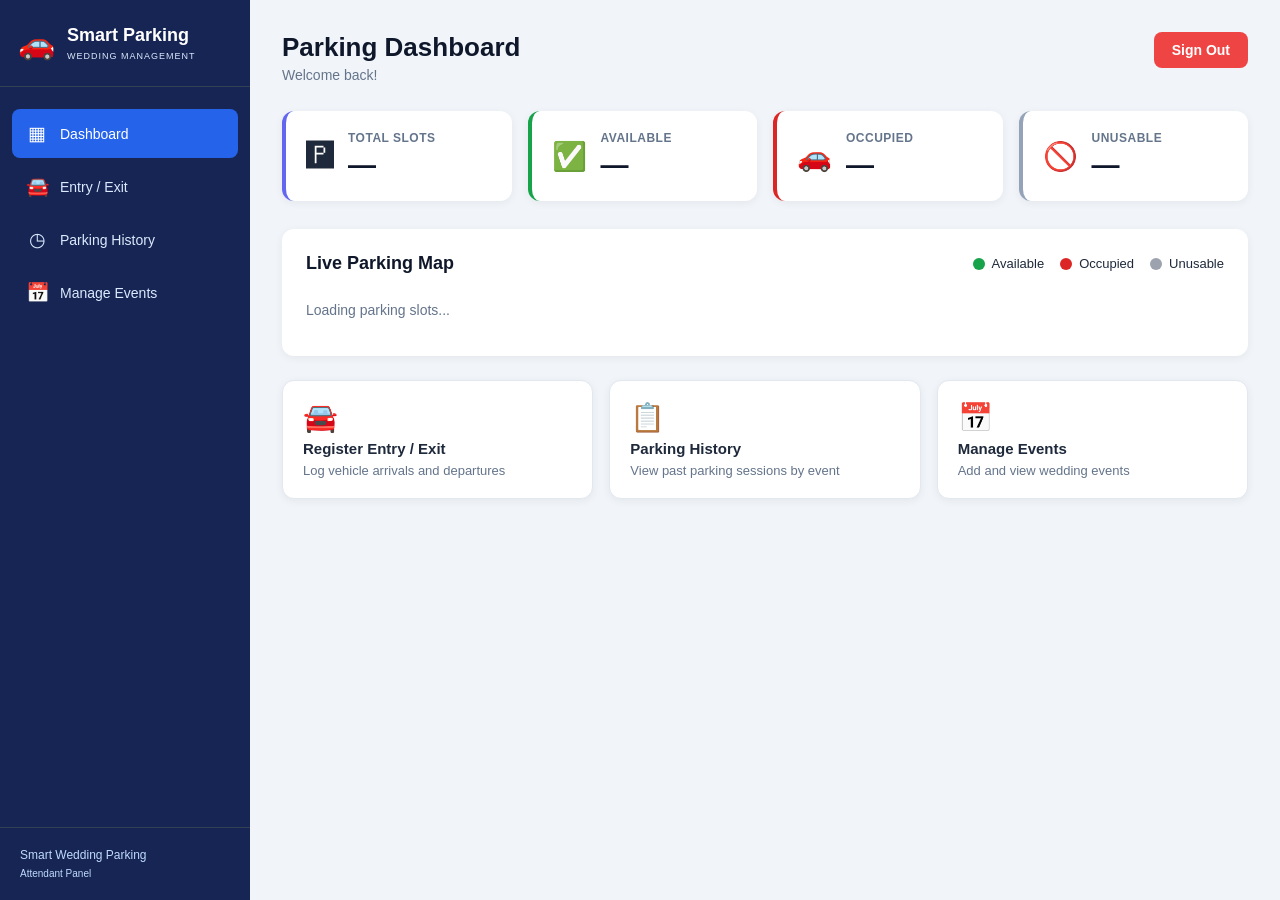
==== frontend/dashboard.html @ 1cf5dfd6 "feat: separate pages — dashboard, entry-exit, history, events with auth guards and updated sidebar" ====
<!DOCTYPE html>
<html lang="en">
<head>
    <meta charset="UTF-8">
    <meta name="viewport" content="width=device-width, initial-scale=1.0">
    <title>Dashboard | Smart Wedding Parking</title>
    <link rel="stylesheet" href="style.css">
</head>
<body>

    <div id="sidebar-container"></div>

    <main class="dashboard-content">

        <div class="page-header">
            <div>
                <h1>Parking Dashboard</h1>
                <p id="welcome-msg" class="welcome-msg">Welcome back!</p>
            </div>
            <button id="logout-button" class="logout-btn">Sign Out</button>
        </div>

        <!-- Stats cards -->
        <div class="stats-row">
            <div class="stat-card stat-total">
                <span class="stat-icon">🅿</span>
                <div>
                    <p class="stat-label">Total Slots</p>
                    <p class="stat-value" id="total-count">—</p>
                </div>
            </div>
            <div class="stat-card stat-available">
                <span class="stat-icon">✅</span>
                <div>
                    <p class="stat-label">Available</p>
                    <p class="stat-value" id="available-count">—</p>
                </div>
            </div>
            <div class="stat-card stat-occupied">
                <span class="stat-icon">🚗</span>
                <div>
                    <p class="stat-label">Occupied</p>
                    <p class="stat-value" id="occupied-count">—</p>
                </div>
            </div>
            <div class="stat-card stat-unavailable">
                <span class="stat-icon">🚫</span>
                <div>
                    <p class="stat-label">Unusable</p>
                    <p class="stat-value" id="unavailable-count">—</p>
                </div>
            </div>
        </div>

        <!-- Parking Grid -->
        <section class="section-card">
            <div class="section-card-header">
                <h2>Live Parking Map</h2>
                <div class="legend">
                    <span><i class="dot available"></i> Available</span>
                    <span><i class="dot occupied"></i> Occupied</span>
                    <span><i class="dot unavailable"></i> Unusable</span>
                </div>
            </div>
            <div id="parking-grid" class="parking-grid"></div>
            <p id="grid-status" class="loading-msg">Loading parking slots...</p>
        </section>

        <!-- Quick links -->
        <div class="quick-links">
            <a href="entry-exit.html" class="quick-card">
                <span>🚘</span>
                <strong>Register Entry / Exit</strong>
                <p>Log vehicle arrivals and departures</p>
            </a>
            <a href="history.html" class="quick-card">
                <span>📋</span>
                <strong>Parking History</strong>
                <p>View past parking sessions by event</p>
            </a>
            <a href="events.html" class="quick-card">
                <span>📅</span>
                <strong>Manage Events</strong>
                <p>Add and view wedding events</p>
            </a>
        </div>

    </main>

    <script type="module">
        import { supabase } from './app.js';

        // Auth guard
        const { data: { session } } = await supabase.auth.getSession();
        if (!session) { window.location.href = 'index.html'; }

        // Welcome message
        const { data: profile } = await supabase
            .from('profiles')
            .select('full_name, role')
            .eq('id', session.user.id)
            .single();

        if (profile) {
            document.getElementById('welcome-msg').textContent =
                `Welcome, ${profile.full_name} (${profile.role})`;
        }

        // Logout
        document.getElementById('logout-button').addEventListener('click', async () => {
            await supabase.auth.signOut();
            window.location.href = 'index.html';
        });

        // Fetch and render parking grid
        async function refreshParkingGrid() {
            const grid = document.getElementById('parking-grid');
            const gridStatus = document.getElementById('grid-status');

            try {
                const { data: slots, error: slotsError } = await supabase
                    .from('parking_slots')
                    .select('slot_id, slot_number, status')
                    .order('slot_number');

                if (slotsError) throw slotsError;

                const { data: sessions, error: sessionsError } = await supabase
                    .from('parking_sessions')
                    .select('slot_id, vehicles(registration_number)')
                    .is('exit_time', null);

                if (sessionsError) throw sessionsError;

                const vehicleBySlot = new Map();
                sessions.forEach(s => {
                    vehicleBySlot.set(s.slot_id, s.vehicles?.registration_number || 'Unknown');
                });

                const occupiedSlots = new Set(sessions.map(s => s.slot_id));
                const unavailableSlots = slots.filter(s => s.status === 'unavailable');
                const availableCount = slots.filter(s => s.status !== 'unavailable' && !occupiedSlots.has(s.slot_id)).length;

                document.getElementById('total-count').textContent = slots.length;
                document.getElementById('available-count').textContent = availableCount;
                document.getElementById('occupied-count').textContent = occupiedSlots.size;
                document.getElementById('unavailable-count').textContent = unavailableSlots.length;

                grid.replaceChildren();
                gridStatus.textContent = '';

                slots.forEach(slot => {
                    const occupied = occupiedSlots.has(slot.slot_id);
                    const state = slot.status === 'unavailable' ? 'unavailable'
                        : occupied ? 'occupied' : 'available';

                    const tile = document.createElement('div');
                    tile.className = `parking-slot ${state}`;
                    tile.title = occupied
                        ? `P${slot.slot_number} — ${vehicleBySlot.get(slot.slot_id)}`
                        : `P${slot.slot_number} — ${state}`;

                    tile.innerHTML = `
                        <div class="slot-number">P${slot.slot_number}</div>
                        <div class="slot-registration">${occupied ? vehicleBySlot.get(slot.slot_id) : 'No vehicle'}</div>
                        <div class="slot-status">${state.charAt(0).toUpperCase() + state.slice(1)}</div>
                    `;
                    grid.appendChild(tile);
                });

            } catch (err) {
                gridStatus.textContent = 'Could not load parking grid: ' + err.message;
            }
        }

        await refreshParkingGrid();
    </script>

    <script src="sidebar.js"></script>
</body>
</html>
---- frontend/style.css ----
/* ===========================
   BASE
=========================== */
*, *::before, *::after { box-sizing: border-box; }

body {
    font-family: Arial, sans-serif;
    margin: 0;
    background: #f1f5f9;
    color: #1e293b;
}

/* ===========================
   LOGIN PAGE
=========================== */
.login-page {
    background: linear-gradient(135deg, #172554 0%, #1d4ed8 100%);
    min-height: 100vh;
    display: flex;
    align-items: center;
    justify-content: center;
}

.login-wrapper {
    width: 100%;
    max-width: 420px;
    padding: 20px;
}

.login-card {
    background: #fff;
    border-radius: 16px;
    padding: 40px;
    box-shadow: 0 20px 60px rgba(0,0,0,0.25);
}

.login-header {
    text-align: center;
    margin-bottom: 28px;
}

.login-icon {
    font-size: 48px;
}

.login-header h1 {
    margin: 10px 0 4px;
    font-size: 22px;
    color: #172554;
}

.login-header p {
    color: #64748b;
    font-size: 13px;
    margin: 0;
}

.login-card h2 {
    font-size: 18px;
    margin: 0 0 20px;
    color: #1e293b;
}

.status-msg {
    margin: 16px 0 0;
    font-size: 13px;
    color: #64748b;
    text-align: center;
}

/* ===========================
   SIDEBAR
=========================== */
:root {
    --sidebar-width: 250px;
    --sidebar-bg:    #172554;
    --sidebar-text:  #dbeafe;
    --sidebar-active:#2563eb;
}

.sidebar {
    position: fixed;
    top: 0; left: 0;
    width: var(--sidebar-width);
    height: 100vh;
    background: var(--sidebar-bg);
    color: white;
    display: flex;
    flex-direction: column;
    z-index: 1000;
}

.sidebar-brand {
    display: flex;
    align-items: center;
    gap: 12px;
    padding: 25px 18px;
    border-bottom: 1px solid #334155;
}

.brand-icon { font-size: 30px; }

.sidebar-brand h2 {
    margin: 0;
    font-size: 18px;
    color: white;
}

.sidebar-brand p {
    margin: 5px 0 0;
    font-size: 9px;
    letter-spacing: 1px;
    color: var(--sidebar-text);
}

.sidebar-nav {
    display: flex;
    flex-direction: column;
    gap: 4px;
    padding: 22px 12px;
}

.sidebar-nav a {
    display: flex;
    align-items: center;
    gap: 12px;
    padding: 13px 14px;
    border-radius: 8px;
    color: var(--sidebar-text);
    text-decoration: none;
    font-size: 14px;
    transition: background 0.2s;
}

.sidebar-nav a span {
    width: 22px;
    text-align: center;
    font-size: 19px;
}

.sidebar-nav a:hover  { background: #263b70; color: white; }
.sidebar-nav a.active { background: var(--sidebar-active); color: white; }

.sidebar-footer {
    margin-top: auto;
    padding: 20px;
    border-top: 1px solid #334155;
    font-size: 12px;
    color: #bfdbfe;
}

.sidebar-footer p { margin: 0 0 4px; }

/* ===========================
   MAIN CONTENT
=========================== */
.dashboard-content {
    margin-left: var(--sidebar-width);
    padding: 32px;
    min-height: 100vh;
}

/* ===========================
   PAGE HEADER
=========================== */
.page-header {
    display: flex;
    justify-content: space-between;
    align-items: flex-start;
    margin-bottom: 28px;
}

.page-header h1 {
    margin: 0 0 4px;
    font-size: 26px;
    color: #0f172a;
}

.welcome-msg {
    margin: 0;
    color: #64748b;
    font-size: 14px;
}

.logout-btn {
    padding: 10px 18px;
    background: #ef4444;
    color: white;
    border: none;
    border-radius: 8px;
    cursor: pointer;
    font-size: 14px;
    font-weight: 600;
    transition: background 0.2s;
}
.logout-btn:hover { background: #dc2626; }

/* ===========================
   STAT CARDS
=========================== */
.stats-row {
    display: grid;
    grid-template-columns: repeat(4, 1fr);
    gap: 16px;
    margin-bottom: 28px;
}

.stat-card {
    background: #fff;
    border-radius: 12px;
    padding: 20px;
    display: flex;
    align-items: center;
    gap: 14px;
    box-shadow: 0 2px 8px rgba(0,0,0,0.06);
    border-left: 4px solid transparent;
}

.stat-total       { border-color: #6366f1; }
.stat-available   { border-color: #16a34a; }
.stat-occupied    { border-color: #dc2626; }
.stat-unavailable { border-color: #94a3b8; }

.stat-icon { font-size: 28px; }

.stat-label {
    margin: 0 0 4px;
    font-size: 12px;
    color: #64748b;
    font-weight: 600;
    text-transform: uppercase;
    letter-spacing: 0.5px;
}

.stat-value {
    margin: 0;
    font-size: 28px;
    font-weight: 700;
    color: #0f172a;
}

/* ===========================
   SECTION CARDS
=========================== */
.section-card {
    background: #fff;
    border-radius: 12px;
    padding: 24px;
    box-shadow: 0 2px 8px rgba(0,0,0,0.06);
    margin-bottom: 24px;
}

.section-card-header {
    display: flex;
    justify-content: space-between;
    align-items: center;
    flex-wrap: wrap;
    gap: 12px;
    margin-bottom: 20px;
}

.section-card-header h2 {
    margin: 0;
    font-size: 18px;
    color: #0f172a;
}

.section-desc {
    margin: -12px 0 18px;
    color: #64748b;
    font-size: 14px;
}

/* ===========================
   FORMS
=========================== */
label {
    display: block;
    font-size: 13px;
    font-weight: 600;
    color: #374151;
    margin-bottom: 6px;
    margin-top: 16px;
}

input[type="text"],
input[type="email"],
input[type="password"],
input[type="tel"],
input[type="date"],
select {
    width: 100%;
    padding: 10px 12px;
    border: 1px solid #cbd5e1;
    border-radius: 8px;
    font-size: 14px;
    color: #1e293b;
    background: #f8fafc;
    transition: border-color 0.2s;
}

input:focus, select:focus {
    outline: none;
    border-color: #2563eb;
    background: #fff;
}

.btn-primary {
    margin-top: 20px;
    width: 100%;
    padding: 12px;
    background: #2563eb;
    color: white;
    border: none;
    border-radius: 8px;
    font-size: 15px;
    font-weight: 600;
    cursor: pointer;
    transition: background 0.2s;
}
.btn-primary:hover    { background: #1d4ed8; }
.btn-primary:disabled { background: #93c5fd; cursor: not-allowed; }

.btn-danger {
    margin-top: 20px;
    width: 100%;
    padding: 12px;
    background: #dc2626;
    color: white;
    border: none;
    border-radius: 8px;
    font-size: 15px;
    font-weight: 600;
    cursor: pointer;
    transition: background 0.2s;
}
.btn-danger:hover    { background: #b91c1c; }
.btn-danger:disabled { background: #fca5a5; cursor: not-allowed; }

.form-status {
    margin: 12px 0 0;
    font-size: 13px;
    min-height: 18px;
}

/* ===========================
   LEGEND
=========================== */
.legend {
    display: flex;
    flex-wrap: wrap;
    gap: 16px;
}

.legend span {
    display: flex;
    align-items: center;
    gap: 7px;
    font-size: 13px;
}

.dot {
    display: inline-block;
    width: 12px;
    height: 12px;
    border-radius: 50%;
}

/* ===========================
   PARKING GRID
=========================== */
.parking-grid {
    display: grid;
    grid-template-columns: repeat(5, minmax(80px, 1fr));
    gap: 12px;
    margin-top: 8px;
}

.parking-slot {
    display: flex;
    flex-direction: column;
    align-items: center;
    justify-content: center;
    gap: 5px;
    padding: 14px 8px;
    border-radius: 10px;
    border: 1px solid #e2e8f0;
    text-align: center;
    min-width: 0;
    overflow-wrap: anywhere;
}

.available   { background: #dcfce7; color: #166534; border-color: #86efac; }
.occupied    { background: #fee2e2; color: #991b1b; border-color: #fca5a5; }
.unavailable { background: #e5e7eb; color: #4b5563; border-color: #d1d5db; }

.dot.available   { background: #16a34a; }
.dot.occupied    { background: #dc2626; }
.dot.unavailable { background: #9ca3af; }

.slot-number       { font-size: 1rem;  font-weight: 700; }
.slot-registration { font-size: 0.75rem; font-weight: 600; }
.slot-status       { font-size: 0.7rem; text-transform: capitalize; }

.loading-msg { color: #64748b; font-size: 14px; margin-top: 8px; }

/* ===========================
   QUICK LINKS
=========================== */
.quick-links {
    display: grid;
    grid-template-columns: repeat(3, 1fr);
    gap: 16px;
}

.quick-card {
    display: flex;
    flex-direction: column;
    align-items: flex-start;
    gap: 6px;
    background: #fff;
    border-radius: 12px;
    padding: 20px;
    text-decoration: none;
    color: #1e293b;
    box-shadow: 0 2px 8px rgba(0,0,0,0.06);
    border: 1px solid #e2e8f0;
    transition: box-shadow 0.2s, transform 0.2s;
}

.quick-card:hover {
    box-shadow: 0 8px 24px rgba(0,0,0,0.12);
    transform: translateY(-2px);
}

.quick-card span  { font-size: 28px; }
.quick-card strong { font-size: 15px; }
.quick-card p { margin: 0; font-size: 13px; color: #64748b; }

/* ===========================
   TWO COL GRID
=========================== */
.two-col-grid {
    display: grid;
    grid-template-columns: 1fr 1fr;
    gap: 24px;
}

/* ===========================
   HISTORY TABLE
=========================== */
.history-controls {
    display: flex;
    align-items: flex-end;
    gap: 12px;
    flex-wrap: wrap;
    margin-bottom: 16px;
}

.history-filter { flex: 1; min-width: 200px; }
.history-filter label { margin-top: 0; }

.history-controls .btn-primary {
    margin-top: 0;
    width: auto;
    padding: 10px 20px;
}

.history-table-container {
    width: 100%;
    overflow-x: auto;
    border: 1px solid #e2e8f0;
    border-radius: 10px;
}

#history-table {
    width: 100%;
    border-collapse: collapse;
    font-size: 14px;
    min-width: 700px;
}

#history-table thead { background: #1e293b; color: white; }

#history-table th {
    padding: 14px 16px;
    font-weight: 600;
    white-space: nowrap;
    text-align: left;
}

#history-table td {
    padding: 13px 16px;
    border-bottom: 1px solid #e2e8f0;
    color: #334155;
    white-space: nowrap;
}

#history-table tbody tr:nth-child(even) { background: #f8fafc; }
#history-table tbody tr:hover { background: #eff6ff; }
#history-table tbody tr:last-child td { border-bottom: none; }

.empty-state { text-align: center; color: #94a3b8; font-style: italic; padding: 24px !important; }

/* ===========================
   BADGES
=========================== */
.badge {
    display: inline-block;
    padding: 4px 10px;
    border-radius: 20px;
    font-size: 12px;
    font-weight: 600;
}

.badge-parked   { background: #dcfce7; color: #166534; }
.badge-exited   { background: #f1f5f9; color: #475569; }
.badge-planned  { background: #dbeafe; color: #1d4ed8; }

/* ===========================
   EVENTS LIST
=========================== */
.events-list {
    display: flex;
    flex-direction: column;
    gap: 10px;
}

.event-item {
    display: flex;
    align-items: center;
    justify-content: space-between;
    padding: 14px 16px;
    background: #f8fafc;
    border: 1px solid #e2e8f0;
    border-radius: 10px;
}

.event-item-info {
    display: flex;
    flex-direction: column;
    gap: 3px;
}

.event-item-info strong { font-size: 15px; color: #0f172a; }
.event-item-info small  { font-size: 12px; color: #64748b; }

/* ===========================
   RESPONSIVE
=========================== */
@media (max-width: 900px) {
    .stats-row        { grid-template-columns: repeat(2, 1fr); }
    .quick-links      { grid-template-columns: repeat(2, 1fr); }
    .two-col-grid     { grid-template-columns: 1fr; }
}

@media (max-width: 768px) {
    :root { --sidebar-width: 200px; }

    .dashboard-content { padding: 18px; }

    .parking-grid {
        grid-template-columns: repeat(3, minmax(70px, 1fr));
    }

    .sidebar-nav a { padding: 11px 10px; font-size: 13px; }
}

@media (max-width: 560px) {
    .stats-row    { grid-template-columns: 1fr 1fr; }
    .quick-links  { grid-template-columns: 1fr; }
    .page-header  { flex-direction: column; gap: 12px; }
}
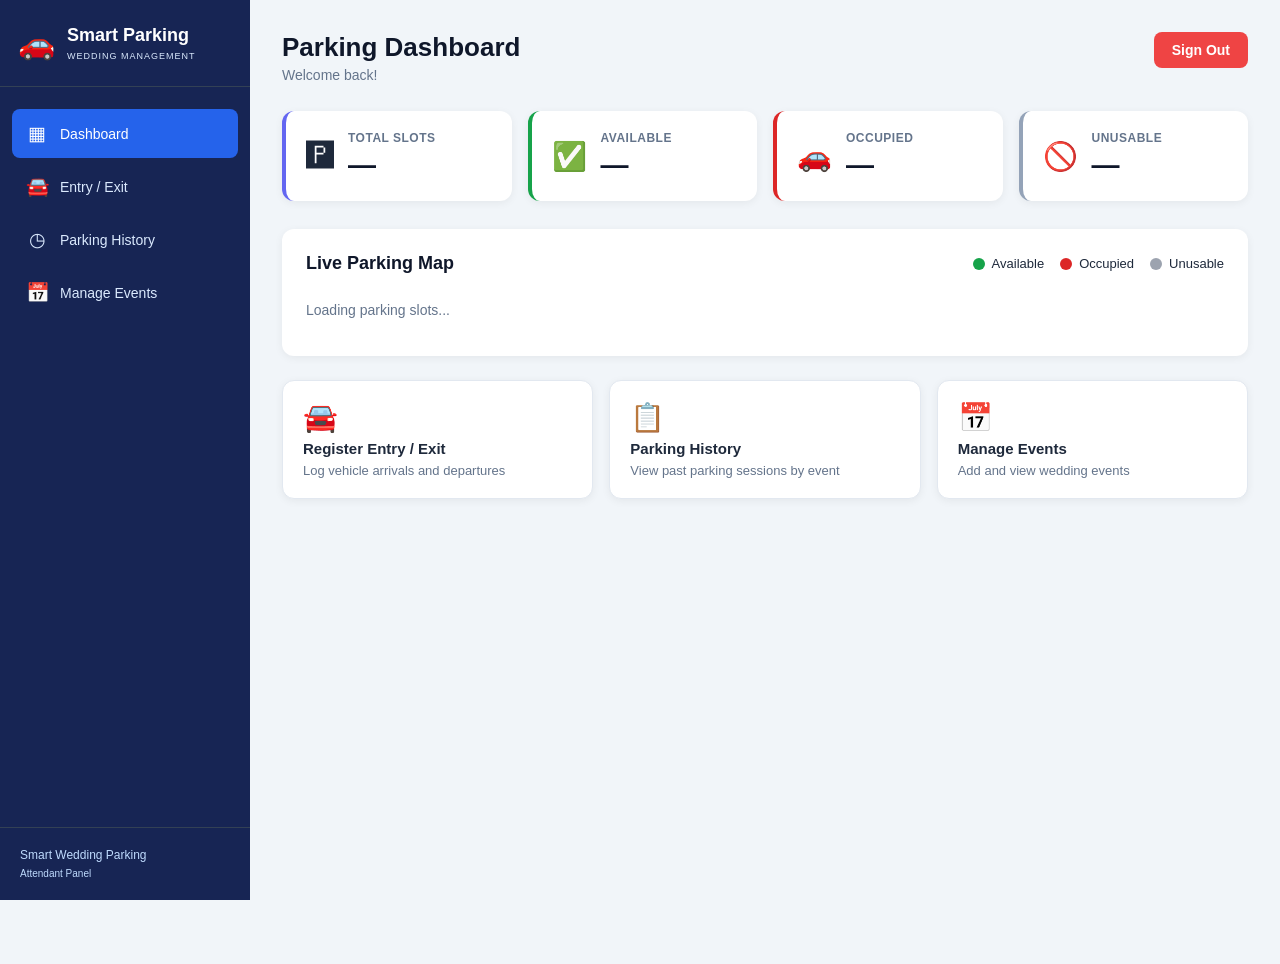
==== commit 7c42f22d: "updated all the ui" ====
--- a/frontend/dashboard.html
+++ b/frontend/dashboard.html
@@ -1,181 +1,154 @@
 <!DOCTYPE html>
 <html lang="en">
 <head>
-    <meta charset="UTF-8">
-    <meta name="viewport" content="width=device-width, initial-scale=1.0">
-    <title>Dashboard | Smart Wedding Parking</title>
-    <link rel="stylesheet" href="style.css">
+   <meta charset="UTF-8">
+   <meta name="viewport" content="width=device-width, initial-scale=1.0">
+   <title>Dashboard | Smart Wedding Parking</title>
+   <link rel="stylesheet" href="style.css">
 </head>
 <body>
-
-    <div id="sidebar-container"></div>
-
-    <main class="dashboard-content">
-
-        <div class="page-header">
-            <div>
-                <h1>Parking Dashboard</h1>
-                <p id="welcome-msg" class="welcome-msg">Welcome back!</p>
-            </div>
-            <button id="logout-button" class="logout-btn">Sign Out</button>
-        </div>
-
-        <!-- Stats cards -->
-        <div class="stats-row">
-            <div class="stat-card stat-total">
-                <span class="stat-icon">🅿</span>
-                <div>
-                    <p class="stat-label">Total Slots</p>
-                    <p class="stat-value" id="total-count">—</p>
-                </div>
-            </div>
-            <div class="stat-card stat-available">
-                <span class="stat-icon">✅</span>
-                <div>
-                    <p class="stat-label">Available</p>
-                    <p class="stat-value" id="available-count">—</p>
-                </div>
-            </div>
-            <div class="stat-card stat-occupied">
-                <span class="stat-icon">🚗</span>
-                <div>
-                    <p class="stat-label">Occupied</p>
-                    <p class="stat-value" id="occupied-count">—</p>
-                </div>
-            </div>
-            <div class="stat-card stat-unavailable">
-                <span class="stat-icon">🚫</span>
-                <div>
-                    <p class="stat-label">Unusable</p>
-                    <p class="stat-value" id="unavailable-count">—</p>
-                </div>
-            </div>
-        </div>
-
-        <!-- Parking Grid -->
-        <section class="section-card">
-            <div class="section-card-header">
-                <h2>Live Parking Map</h2>
-                <div class="legend">
-                    <span><i class="dot available"></i> Available</span>
-                    <span><i class="dot occupied"></i> Occupied</span>
-                    <span><i class="dot unavailable"></i> Unusable</span>
-                </div>
-            </div>
-            <div id="parking-grid" class="parking-grid"></div>
-            <p id="grid-status" class="loading-msg">Loading parking slots...</p>
-        </section>
-
-        <!-- Quick links -->
-        <div class="quick-links">
-            <a href="entry-exit.html" class="quick-card">
-                <span>🚘</span>
-                <strong>Register Entry / Exit</strong>
-                <p>Log vehicle arrivals and departures</p>
-            </a>
-            <a href="history.html" class="quick-card">
-                <span>📋</span>
-                <strong>Parking History</strong>
-                <p>View past parking sessions by event</p>
-            </a>
-            <a href="events.html" class="quick-card">
-                <span>📅</span>
-                <strong>Manage Events</strong>
-                <p>Add and view wedding events</p>
-            </a>
-        </div>
-
-    </main>
-
-    <script type="module">
-        import { supabase } from './app.js';
-
-        // Auth guard
-        const { data: { session } } = await supabase.auth.getSession();
-        if (!session) { window.location.href = 'index.html'; }
-
-        // Welcome message
-        const { data: profile } = await supabase
-            .from('profiles')
-            .select('full_name, role')
-            .eq('id', session.user.id)
-            .single();
-
-        if (profile) {
-            document.getElementById('welcome-msg').textContent =
-                `Welcome, ${profile.full_name} (${profile.role})`;
-        }
-
-        // Logout
-        document.getElementById('logout-button').addEventListener('click', async () => {
-            await supabase.auth.signOut();
-            window.location.href = 'index.html';
-        });
-
-        // Fetch and render parking grid
-        async function refreshParkingGrid() {
-            const grid = document.getElementById('parking-grid');
-            const gridStatus = document.getElementById('grid-status');
-
-            try {
-                const { data: slots, error: slotsError } = await supabase
-                    .from('parking_slots')
-                    .select('slot_id, slot_number, status')
-                    .order('slot_number');
-
-                if (slotsError) throw slotsError;
-
-                const { data: sessions, error: sessionsError } = await supabase
-                    .from('parking_sessions')
-                    .select('slot_id, vehicles(registration_number)')
-                    .is('exit_time', null);
-
-                if (sessionsError) throw sessionsError;
-
-                const vehicleBySlot = new Map();
-                sessions.forEach(s => {
-                    vehicleBySlot.set(s.slot_id, s.vehicles?.registration_number || 'Unknown');
-                });
-
-                const occupiedSlots = new Set(sessions.map(s => s.slot_id));
-                const unavailableSlots = slots.filter(s => s.status === 'unavailable');
-                const availableCount = slots.filter(s => s.status !== 'unavailable' && !occupiedSlots.has(s.slot_id)).length;
-
-                document.getElementById('total-count').textContent = slots.length;
-                document.getElementById('available-count').textContent = availableCount;
-                document.getElementById('occupied-count').textContent = occupiedSlots.size;
-                document.getElementById('unavailable-count').textContent = unavailableSlots.length;
-
-                grid.replaceChildren();
-                gridStatus.textContent = '';
-
-                slots.forEach(slot => {
-                    const occupied = occupiedSlots.has(slot.slot_id);
-                    const state = slot.status === 'unavailable' ? 'unavailable'
-                        : occupied ? 'occupied' : 'available';
-
-                    const tile = document.createElement('div');
-                    tile.className = `parking-slot ${state}`;
-                    tile.title = occupied
-                        ? `P${slot.slot_number} — ${vehicleBySlot.get(slot.slot_id)}`
-                        : `P${slot.slot_number} — ${state}`;
-
-                    tile.innerHTML = `
-                        <div class="slot-number">P${slot.slot_number}</div>
-                        <div class="slot-registration">${occupied ? vehicleBySlot.get(slot.slot_id) : 'No vehicle'}</div>
-                        <div class="slot-status">${state.charAt(0).toUpperCase() + state.slice(1)}</div>
-                    `;
-                    grid.appendChild(tile);
-                });
-
-            } catch (err) {
-                gridStatus.textContent = 'Could not load parking grid: ' + err.message;
-            }
-        }
-
-        await refreshParkingGrid();
-    </script>
-
-    <script src="sidebar.js"></script>
+   <div id="sidebar-container"></div>
+   <main class="dashboard-content">
+       <div class="page-header">
+           <div>
+               <h1>Parking Dashboard</h1>
+               <p id="welcome-msg" class="welcome-msg">Welcome back!</p>
+           </div>
+           <button id="logout-button" class="logout-btn">Sign Out</button>
+       </div>
+       <!-- Stats cards -->
+       <div class="stats-row">
+           <div class="stat-card stat-total">
+               <span class="stat-icon">🅿</span>
+               <div>
+                   <p class="stat-label">Total Slots</p>
+                   <p class="stat-value" id="total-count">—</p>
+               </div>
+           </div>
+           <div class="stat-card stat-available">
+               <span class="stat-icon">✅</span>
+               <div>
+                   <p class="stat-label">Available</p>
+                   <p class="stat-value" id="available-count">—</p>
+               </div>
+           </div>
+           <div class="stat-card stat-occupied">
+               <span class="stat-icon">🚗</span>
+               <div>
+                   <p class="stat-label">Occupied</p>
+                   <p class="stat-value" id="occupied-count">—</p>
+               </div>
+           </div>
+           <div class="stat-card stat-unavailable">
+               <span class="stat-icon">🚫</span>
+               <div>
+                   <p class="stat-label">Unusable</p>
+                   <p class="stat-value" id="unavailable-count">—</p>
+               </div>
+           </div>
+       </div>
+       <!-- Parking Grid -->
+       <section class="section-card">
+           <div class="section-card-header">
+               <h2>Live Parking Map</h2>
+               <div class="legend">
+                   <span><i class="dot available"></i> Available</span>
+                   <span><i class="dot occupied"></i> Occupied</span>
+                   <span><i class="dot unavailable"></i> Unusable</span>
+               </div>
+           </div>
+           <div id="parking-grid" class="parking-grid"></div>
+           <p id="grid-status" class="loading-msg">Loading parking slots...</p>
+       </section>
+       <!-- Quick links -->
+       <div class="quick-links">
+           <a href="entry-exit.html" class="quick-card">
+               <span>🚘</span>
+               <strong>Register Entry / Exit</strong>
+               <p>Log vehicle arrivals and departures</p>
+           </a>
+           <a href="history.html" class="quick-card">
+               <span>📋</span>
+               <strong>Parking History</strong>
+               <p>View past parking sessions by event</p>
+           </a>
+           <a href="events.html" class="quick-card">
+               <span>📅</span>
+               <strong>Manage Events</strong>
+               <p>Add and view wedding events</p>
+           </a>
+       </div>
+   </main>
+   <script type="module">
+       import { supabase } from './app.js';
+       // Auth guard
+       const { data: { session } } = await supabase.auth.getSession();
+       if (!session) { window.location.href = 'index.html'; }
+       // Welcome message
+       const { data: profile } = await supabase
+           .from('profiles')
+           .select('full_name, role')
+           .eq('id', session.user.id)
+           .single();
+       if (profile) {
+           document.getElementById('welcome-msg').textContent =
+               `Welcome, ${profile.full_name} (${profile.role})`;
+       }
+       // Logout
+       document.getElementById('logout-button').addEventListener('click', async () => {
+           await supabase.auth.signOut();
+           window.location.href = 'index.html';
+       });
+       // Fetch and render parking grid
+       async function refreshParkingGrid() {
+           const grid = document.getElementById('parking-grid');
+           const gridStatus = document.getElementById('grid-status');
+           try {
+               const { data: slots, error: slotsError } = await supabase
+                   .from('parking_slots')
+                   .select('slot_id, slot_number, status')
+                   .order('slot_number');
+               if (slotsError) throw slotsError;
+               const { data: sessions, error: sessionsError } = await supabase
+                   .from('parking_sessions')
+                   .select('slot_id, vehicles(registration_number)')
+                   .is('exit_time', null);
+               if (sessionsError) throw sessionsError;
+               const vehicleBySlot = new Map();
+               sessions.forEach(s => {
+                   vehicleBySlot.set(s.slot_id, s.vehicles?.registration_number || 'Unknown');
+               });
+               const occupiedSlots = new Set(sessions.map(s => s.slot_id));
+               const unavailableSlots = slots.filter(s => s.status === 'unavailable');
+               const availableCount = slots.filter(s => s.status !== 'unavailable' && !occupiedSlots.has(s.slot_id)).length;
+               document.getElementById('total-count').textContent = slots.length;
+               document.getElementById('available-count').textContent = availableCount;
+               document.getElementById('occupied-count').textContent = occupiedSlots.size;
+               document.getElementById('unavailable-count').textContent = unavailableSlots.length;
+               grid.replaceChildren();
+               gridStatus.textContent = '';
+               slots.forEach(slot => {
+                   const occupied = occupiedSlots.has(slot.slot_id);
+                   const state = slot.status === 'unavailable' ? 'unavailable'
+                       : occupied ? 'occupied' : 'available';
+                   const tile = document.createElement('div');
+                   tile.className = `parking-slot ${state}`;
+                   tile.title = occupied
+                       ? `P${slot.slot_number} — ${vehicleBySlot.get(slot.slot_id)}`
+                       : `P${slot.slot_number} — ${state}`;
+                   tile.innerHTML = `
+                       <div class="slot-number">P${slot.slot_number}</div>
+                       <div class="slot-registration">${occupied ? vehicleBySlot.get(slot.slot_id) : 'No vehicle'}</div>
+                       <div class="slot-status">${state.charAt(0).toUpperCase() + state.slice(1)}</div>
+                   `;
+                   grid.appendChild(tile);
+               });
+           } catch (err) {
+               gridStatus.textContent = 'Could not load parking grid: ' + err.message;
+           }
+       }
+       await refreshParkingGrid();
+   </script>
+   <script src="sidebar.js"></script>
 </body>
 </html>
--- a/frontend/style.css
+++ b/frontend/style.css
@@ -1,574 +1,494 @@
-
-/* ===========================
-   BASE
-=========================== */
-*, *::before, *::after { box-sizing: border-box; }
-
+/* ===========================
+BASE
+=========================== */
+ ::before, ::after { box-sizing: border-box; }
 body {
-    font-family: Arial, sans-serif;
-    margin: 0;
-    background: #f1f5f9;
-    color: #1e293b;
-}
-
-/* ===========================
-   LOGIN PAGE
+font-family: Arial, sans-serif;
+margin: 0;
+background: #f1f5f9;
+color: #1e293b;
+}
+/* ===========================
+LOGIN PAGE
 =========================== */
 .login-page {
-    background: linear-gradient(135deg, #172554 0%, #1d4ed8 100%);
-    min-height: 100vh;
-    display: flex;
-    align-items: center;
-    justify-content: center;
-}
-
+background: linear-gradient(135deg, #172554 0%, #1d4ed8 100%);
+min-height: 100vh;
+display: flex;
+align-items: center;
+justify-content: center;
+}
 .login-wrapper {
-    width: 100%;
-    max-width: 420px;
-    padding: 20px;
-}
-
+width: 100%;
+max-width: 420px;
+padding: 20px;
+}
 .login-card {
-    background: #fff;
-    border-radius: 16px;
-    padding: 40px;
-    box-shadow: 0 20px 60px rgba(0,0,0,0.25);
-}
-
+background: #fff;
+border-radius: 16px;
+padding: 40px;
+box-shadow: 0 20px 60px rgba(0,0,0,0.25);
+}
 .login-header {
-    text-align: center;
-    margin-bottom: 28px;
-}
-
+text-align: center;
+margin-bottom: 28px;
+}
 .login-icon {
-    font-size: 48px;
-}
-
+font-size: 48px;
+}
 .login-header h1 {
-    margin: 10px 0 4px;
-    font-size: 22px;
-    color: #172554;
-}
-
+margin: 10px 0 4px;
+font-size: 22px;
+color: #172554;
+}
 .login-header p {
-    color: #64748b;
-    font-size: 13px;
-    margin: 0;
-}
-
+color: #64748b;
+font-size: 13px;
+margin: 0;
+}
 .login-card h2 {
-    font-size: 18px;
-    margin: 0 0 20px;
-    color: #1e293b;
-}
-
+font-size: 18px;
+margin: 0 0 20px;
+color: #1e293b;
+}
 .status-msg {
-    margin: 16px 0 0;
-    font-size: 13px;
-    color: #64748b;
-    text-align: center;
-}
-
-/* ===========================
-   SIDEBAR
+margin: 16px 0 0;
+font-size: 13px;
+color: #64748b;
+text-align: center;
+}
+/* ===========================
+SIDEBAR
 =========================== */
 :root {
-    --sidebar-width: 250px;
-    --sidebar-bg:    #172554;
-    --sidebar-text:  #dbeafe;
-    --sidebar-active:#2563eb;
-}
-
+--sidebar-width: 250px;
+--sidebar-bg: #172554;
+--sidebar-text: #dbeafe;
+--sidebar-active:#2563eb;
+}
 .sidebar {
-    position: fixed;
-    top: 0; left: 0;
-    width: var(--sidebar-width);
-    height: 100vh;
-    background: var(--sidebar-bg);
-    color: white;
-    display: flex;
-    flex-direction: column;
-    z-index: 1000;
-}
-
+position: fixed;
+top: 0; left: 0;
+width: var(--sidebar-width);
+height: 100vh;
+background: var(--sidebar-bg);
+color: white;
+display: flex;
+flex-direction: column;
+z-index: 1000;
+}
 .sidebar-brand {
-    display: flex;
-    align-items: center;
-    gap: 12px;
-    padding: 25px 18px;
-    border-bottom: 1px solid #334155;
-}
-
+display: flex;
+align-items: center;
+gap: 12px;
+padding: 25px 18px;
+border-bottom: 1px solid #334155;
+}
 .brand-icon { font-size: 30px; }
-
 .sidebar-brand h2 {
-    margin: 0;
-    font-size: 18px;
-    color: white;
-}
-
+margin: 0;
+font-size: 18px;
+color: white;
+}
 .sidebar-brand p {
-    margin: 5px 0 0;
-    font-size: 9px;
-    letter-spacing: 1px;
-    color: var(--sidebar-text);
-}
-
+margin: 5px 0 0;
+font-size: 9px;
+letter-spacing: 1px;
+color: var(--sidebar-text);
+}
 .sidebar-nav {
-    display: flex;
-    flex-direction: column;
-    gap: 4px;
-    padding: 22px 12px;
-}
-
+display: flex;
+flex-direction: column;
+gap: 4px;
+padding: 22px 12px;
+}
 .sidebar-nav a {
-    display: flex;
-    align-items: center;
-    gap: 12px;
-    padding: 13px 14px;
-    border-radius: 8px;
-    color: var(--sidebar-text);
-    text-decoration: none;
-    font-size: 14px;
-    transition: background 0.2s;
-}
-
+display: flex;
+align-items: center;
+gap: 12px;
+padding: 13px 14px;
+border-radius: 8px;
+color: var(--sidebar-text);
+text-decoration: none;
+font-size: 14px;
+transition: background 0.2s;
+}
 .sidebar-nav a span {
-    width: 22px;
-    text-align: center;
-    font-size: 19px;
-}
-
-.sidebar-nav a:hover  { background: #263b70; color: white; }
+width: 22px;
+text-align: center;
+font-size: 19px;
+}
+.sidebar-nav a:hover { background: #263b70; color: white; }
 .sidebar-nav a.active { background: var(--sidebar-active); color: white; }
-
 .sidebar-footer {
-    margin-top: auto;
-    padding: 20px;
-    border-top: 1px solid #334155;
-    font-size: 12px;
-    color: #bfdbfe;
-}
-
+margin-top: auto;
+padding: 20px;
+border-top: 1px solid #334155;
+font-size: 12px;
+color: #bfdbfe;
+}
 .sidebar-footer p { margin: 0 0 4px; }
-
-/* ===========================
-   MAIN CONTENT
+/* ===========================
+MAIN CONTENT
 =========================== */
 .dashboard-content {
-    margin-left: var(--sidebar-width);
-    padding: 32px;
-    min-height: 100vh;
-}
-
-/* ===========================
-   PAGE HEADER
+margin-left: var(--sidebar-width);
+padding: 32px;
+min-height: 100vh;
+}
+/* ===========================
+PAGE HEADER
 =========================== */
 .page-header {
-    display: flex;
-    justify-content: space-between;
-    align-items: flex-start;
-    margin-bottom: 28px;
-}
-
+display: flex;
+justify-content: space-between;
+align-items: flex-start;
+margin-bottom: 28px;
+}
 .page-header h1 {
-    margin: 0 0 4px;
-    font-size: 26px;
-    color: #0f172a;
-}
-
+margin: 0 0 4px;
+font-size: 26px;
+color: #0f172a;
+}
 .welcome-msg {
-    margin: 0;
-    color: #64748b;
-    font-size: 14px;
-}
-
+margin: 0;
+color: #64748b;
+font-size: 14px;
+}
 .logout-btn {
-    padding: 10px 18px;
-    background: #ef4444;
-    color: white;
-    border: none;
-    border-radius: 8px;
-    cursor: pointer;
-    font-size: 14px;
-    font-weight: 600;
-    transition: background 0.2s;
+padding: 10px 18px;
+background: #ef4444;
+color: white;
+border: none;
+border-radius: 8px;
+cursor: pointer;
+font-size: 14px;
+font-weight: 600;
+transition: background 0.2s;
 }
 .logout-btn:hover { background: #dc2626; }
-
-/* ===========================
-   STAT CARDS
-=========================== */
+/* ===========================
+STAT CARDS
+===========================*/
 .stats-row {
-    display: grid;
-    grid-template-columns: repeat(4, 1fr);
-    gap: 16px;
-    margin-bottom: 28px;
-}
-
+display: grid;
+grid-template-columns: repeat(4, 1fr);
+gap: 16px;
+margin-bottom: 28px;
+}
 .stat-card {
-    background: #fff;
-    border-radius: 12px;
-    padding: 20px;
-    display: flex;
-    align-items: center;
-    gap: 14px;
-    box-shadow: 0 2px 8px rgba(0,0,0,0.06);
-    border-left: 4px solid transparent;
-}
-
-.stat-total       { border-color: #6366f1; }
-.stat-available   { border-color: #16a34a; }
-.stat-occupied    { border-color: #dc2626; }
+background: #fff;
+border-radius: 12px;
+padding: 20px;
+display: flex;
+align-items: center;
+gap: 14px;
+box-shadow: 0 2px 8px rgba(0,0,0,0.06);
+border-left: 4px solid transparent;
+}
+.stat-total { border-color: #6366f1; }
+.stat-available { border-color: #16a34a; }
+.stat-occupied { border-color: #dc2626; }
 .stat-unavailable { border-color: #94a3b8; }
-
 .stat-icon { font-size: 28px; }
-
 .stat-label {
-    margin: 0 0 4px;
-    font-size: 12px;
-    color: #64748b;
-    font-weight: 600;
-    text-transform: uppercase;
-    letter-spacing: 0.5px;
-}
-
+margin: 0 0 4px;
+font-size: 12px;
+color: #64748b;
+font-weight: 600;
+text-transform: uppercase;
+letter-spacing: 0.5px;
+}
 .stat-value {
-    margin: 0;
-    font-size: 28px;
-    font-weight: 700;
-    color: #0f172a;
-}
-
-/* ===========================
-   SECTION CARDS
+margin: 0;
+font-size: 28px;
+font-weight: 700;
+color: #0f172a;
+}
+/* ===========================
+SECTION CARDS
 =========================== */
 .section-card {
-    background: #fff;
-    border-radius: 12px;
-    padding: 24px;
-    box-shadow: 0 2px 8px rgba(0,0,0,0.06);
-    margin-bottom: 24px;
-}
-
+background: #fff;
+border-radius: 12px;
+padding: 24px;
+box-shadow: 0 2px 8px rgba(0,0,0,0.06);
+margin-bottom: 24px;
+}
 .section-card-header {
-    display: flex;
-    justify-content: space-between;
-    align-items: center;
-    flex-wrap: wrap;
-    gap: 12px;
-    margin-bottom: 20px;
-}
-
+display: flex;
+justify-content: space-between;
+align-items: center;
+flex-wrap: wrap;
+gap: 12px;
+margin-bottom: 20px;
+}
 .section-card-header h2 {
-    margin: 0;
-    font-size: 18px;
-    color: #0f172a;
-}
-
+margin: 0;
+font-size: 18px;
+color: #0f172a;
+}
 .section-desc {
-    margin: -12px 0 18px;
-    color: #64748b;
-    font-size: 14px;
-}
-
-/* ===========================
-   FORMS
+margin: -12px 0 18px;
+color: #64748b;
+font-size: 14px;
+}
+/* ===========================
+FORMS
 =========================== */
 label {
-    display: block;
-    font-size: 13px;
-    font-weight: 600;
-    color: #374151;
-    margin-bottom: 6px;
-    margin-top: 16px;
-}
-
+display: block;
+font-size: 13px;
+font-weight: 600;
+color: #374151;
+margin-bottom: 6px;
+margin-top: 16px;
+}
 input[type="text"],
 input[type="email"],
 input[type="password"],
 input[type="tel"],
 input[type="date"],
 select {
-    width: 100%;
-    padding: 10px 12px;
-    border: 1px solid #cbd5e1;
-    border-radius: 8px;
-    font-size: 14px;
-    color: #1e293b;
-    background: #f8fafc;
-    transition: border-color 0.2s;
-}
-
+width: 100%;
+padding: 10px 12px;
+border: 1px solid #cbd5e1;
+border-radius: 8px;
+font-size: 14px;
+color: #1e293b;
+background: #f8fafc;
+transition: border-color 0.2s;
+}
 input:focus, select:focus {
-    outline: none;
-    border-color: #2563eb;
-    background: #fff;
-}
-
+outline: none;
+border-color: #2563eb;
+background: #fff;
+}
 .btn-primary {
-    margin-top: 20px;
-    width: 100%;
-    padding: 12px;
-    background: #2563eb;
-    color: white;
-    border: none;
-    border-radius: 8px;
-    font-size: 15px;
-    font-weight: 600;
-    cursor: pointer;
-    transition: background 0.2s;
-}
-.btn-primary:hover    { background: #1d4ed8; }
+margin-top: 20px;
+width: 100%;
+padding: 12px;
+background: #2563eb;
+color: white;
+border: none;
+border-radius: 8px;
+font-size: 15px;
+font-weight: 600;
+cursor: pointer;
+transition: background 0.2s;
+}
+.btn-primary:hover { background: #1d4ed8; }
 .btn-primary:disabled { background: #93c5fd; cursor: not-allowed; }
-
 .btn-danger {
-    margin-top: 20px;
-    width: 100%;
-    padding: 12px;
-    background: #dc2626;
-    color: white;
-    border: none;
-    border-radius: 8px;
-    font-size: 15px;
-    font-weight: 600;
-    cursor: pointer;
-    transition: background 0.2s;
-}
-.btn-danger:hover    { background: #b91c1c; }
+margin-top: 20px;
+width: 100%;
+padding: 12px;
+background: #dc2626;
+color: white;
+border: none;
+border-radius: 8px;
+font-size: 15px;
+font-weight: 600;
+cursor: pointer;
+transition: background 0.2s;
+}
+.btn-danger:hover { background: #b91c1c; }
 .btn-danger:disabled { background: #fca5a5; cursor: not-allowed; }
-
 .form-status {
-    margin: 12px 0 0;
-    font-size: 13px;
-    min-height: 18px;
-}
-
-/* ===========================
-   LEGEND
+margin: 12px 0 0;
+font-size: 13px;
+min-height: 18px;
+}
+/* ===========================
+LEGEND
 =========================== */
 .legend {
-    display: flex;
-    flex-wrap: wrap;
-    gap: 16px;
-}
-
+display: flex;
+flex-wrap: wrap;
+gap: 16px;
+}
 .legend span {
-    display: flex;
-    align-items: center;
-    gap: 7px;
-    font-size: 13px;
-}
-
+display: flex;
+align-items: center;
+gap: 7px;
+font-size: 13px;
+}
 .dot {
-    display: inline-block;
-    width: 12px;
-    height: 12px;
-    border-radius: 50%;
-}
-
-/* ===========================
-   PARKING GRID
+display: inline-block;
+width: 12px;
+height: 12px;
+border-radius: 50%;
+}
+/* ===========================
+PARKING GRID
 =========================== */
 .parking-grid {
-    display: grid;
-    grid-template-columns: repeat(5, minmax(80px, 1fr));
-    gap: 12px;
-    margin-top: 8px;
-}
-
+display: grid;
+grid-template-columns: repeat(5, minmax(80px, 1fr));
+gap: 12px;
+margin-top: 8px;
+}
 .parking-slot {
-    display: flex;
-    flex-direction: column;
-    align-items: center;
-    justify-content: center;
-    gap: 5px;
-    padding: 14px 8px;
-    border-radius: 10px;
-    border: 1px solid #e2e8f0;
-    text-align: center;
-    min-width: 0;
-    overflow-wrap: anywhere;
-}
-
-.available   { background: #dcfce7; color: #166534; border-color: #86efac; }
-.occupied    { background: #fee2e2; color: #991b1b; border-color: #fca5a5; }
+display: flex;
+flex-direction: column;
+align-items: center;
+justify-content: center;
+gap: 5px;
+padding: 14px 8px;
+border-radius: 10px;
+border: 1px solid #e2e8f0;
+text-align: center;
+min-width: 0;
+overflow-wrap: anywhere;
+}
+.available { background: #dcfce7; color: #166534; border-color: #86efac; }
+.occupied { background: #fee2e2; color: #991b1b; border-color: #fca5a5; }
 .unavailable { background: #e5e7eb; color: #4b5563; border-color: #d1d5db; }
-
-.dot.available   { background: #16a34a; }
-.dot.occupied    { background: #dc2626; }
+.dot.available { background: #16a34a; }
+.dot.occupied { background: #dc2626; }
 .dot.unavailable { background: #9ca3af; }
-
-.slot-number       { font-size: 1rem;  font-weight: 700; }
+.slot-number { font-size: 1rem; font-weight: 700; }
 .slot-registration { font-size: 0.75rem; font-weight: 600; }
-.slot-status       { font-size: 0.7rem; text-transform: capitalize; }
-
+.slot-status { font-size: 0.7rem; text-transform: capitalize; }
 .loading-msg { color: #64748b; font-size: 14px; margin-top: 8px; }
-
-/* ===========================
-   QUICK LINKS
+/* ===========================
+QUICK LINKS
 =========================== */
 .quick-links {
-    display: grid;
-    grid-template-columns: repeat(3, 1fr);
-    gap: 16px;
-}
-
+display: grid;
+grid-template-columns: repeat(3, 1fr);
+gap: 16px;
+}
 .quick-card {
-    display: flex;
-    flex-direction: column;
-    align-items: flex-start;
-    gap: 6px;
-    background: #fff;
-    border-radius: 12px;
-    padding: 20px;
-    text-decoration: none;
-    color: #1e293b;
-    box-shadow: 0 2px 8px rgba(0,0,0,0.06);
-    border: 1px solid #e2e8f0;
-    transition: box-shadow 0.2s, transform 0.2s;
-}
-
+display: flex;
+flex-direction: column;
+align-items: flex-start;
+gap: 6px;
+background: #fff;
+border-radius: 12px;
+padding: 20px;
+text-decoration: none;
+color: #1e293b;
+box-shadow: 0 2px 8px rgba(0,0,0,0.06);
+border: 1px solid #e2e8f0;
+transition: box-shadow 0.2s, transform 0.2s;
+}
 .quick-card:hover {
-    box-shadow: 0 8px 24px rgba(0,0,0,0.12);
-    transform: translateY(-2px);
-}
-
-.quick-card span  { font-size: 28px; }
+box-shadow: 0 8px 24px rgba(0,0,0,0.12);
+transform: translateY(-2px);
+}
+.quick-card span { font-size: 28px; }
 .quick-card strong { font-size: 15px; }
 .quick-card p { margin: 0; font-size: 13px; color: #64748b; }
-
-/* ===========================
-   TWO COL GRID
+/* ===========================
+TWO COL GRID
 =========================== */
 .two-col-grid {
-    display: grid;
-    grid-template-columns: 1fr 1fr;
-    gap: 24px;
-}
-
-/* ===========================
-   HISTORY TABLE
+display: grid;
+grid-template-columns: 1fr 1fr;
+gap: 24px;
+}
+/* ===========================
+HISTORY TABLE
 =========================== */
 .history-controls {
-    display: flex;
-    align-items: flex-end;
-    gap: 12px;
-    flex-wrap: wrap;
-    margin-bottom: 16px;
-}
-
+display: flex;
+align-items: flex-end;
+gap: 12px;
+flex-wrap: wrap;
+margin-bottom: 16px;
+}
 .history-filter { flex: 1; min-width: 200px; }
 .history-filter label { margin-top: 0; }
-
 .history-controls .btn-primary {
-    margin-top: 0;
-    width: auto;
-    padding: 10px 20px;
-}
-
+margin-top: 0;
+width: auto;
+padding: 10px 20px;
+}
 .history-table-container {
-    width: 100%;
-    overflow-x: auto;
-    border: 1px solid #e2e8f0;
-    border-radius: 10px;
-}
-
+width: 100%;
+overflow-x: auto;
+border: 1px solid #e2e8f0;
+border-radius: 10px;
+}
 #history-table {
-    width: 100%;
-    border-collapse: collapse;
-    font-size: 14px;
-    min-width: 700px;
-}
-
+width: 100%;
+border-collapse: collapse;
+font-size: 14px;
+min-width: 700px;
+}
 #history-table thead { background: #1e293b; color: white; }
-
 #history-table th {
-    padding: 14px 16px;
-    font-weight: 600;
-    white-space: nowrap;
-    text-align: left;
-}
-
+padding: 14px 16px;
+font-weight: 600;
+white-space: nowrap;
+text-align: left;
+}
 #history-table td {
-    padding: 13px 16px;
-    border-bottom: 1px solid #e2e8f0;
-    color: #334155;
-    white-space: nowrap;
-}
-
+padding: 13px 16px;
+border-bottom: 1px solid #e2e8f0;
+color: #334155;
+white-space: nowrap;
+}
 #history-table tbody tr:nth-child(even) { background: #f8fafc; }
 #history-table tbody tr:hover { background: #eff6ff; }
 #history-table tbody tr:last-child td { border-bottom: none; }
-
 .empty-state { text-align: center; color: #94a3b8; font-style: italic; padding: 24px !important; }
-
-/* ===========================
-   BADGES
-=========================== */
+/* ===========================
+BADGES
+===========================*/
 .badge {
-    display: inline-block;
-    padding: 4px 10px;
-    border-radius: 20px;
-    font-size: 12px;
-    font-weight: 600;
-}
-
-.badge-parked   { background: #dcfce7; color: #166534; }
-.badge-exited   { background: #f1f5f9; color: #475569; }
-.badge-planned  { background: #dbeafe; color: #1d4ed8; }
-
-/* ===========================
-   EVENTS LIST
+display: inline-block;
+padding: 4px 10px;
+border-radius: 20px;
+font-size: 12px;
+font-weight: 600;
+}
+.badge-parked { background: #dcfce7; color: #166534; }
+.badge-exited { background: #f1f5f9; color: #475569; }
+.badge-planned { background: #dbeafe; color: #1d4ed8; }
+/* ===========================
+EVENTS LIST
 =========================== */
 .events-list {
-    display: flex;
-    flex-direction: column;
-    gap: 10px;
-}
-
+display: flex;
+flex-direction: column;
+gap: 10px;
+}
 .event-item {
-    display: flex;
-    align-items: center;
-    justify-content: space-between;
-    padding: 14px 16px;
-    background: #f8fafc;
-    border: 1px solid #e2e8f0;
-    border-radius: 10px;
-}
-
+display: flex;
+align-items: center;
+justify-content: space-between;
+padding: 14px 16px;
+background: #f8fafc;
+border: 1px solid #e2e8f0;
+border-radius: 10px;
+}
 .event-item-info {
-    display: flex;
-    flex-direction: column;
-    gap: 3px;
-}
-
+display: flex;
+flex-direction: column;
+gap: 3px;
+}
 .event-item-info strong { font-size: 15px; color: #0f172a; }
-.event-item-info small  { font-size: 12px; color: #64748b; }
-
-/* ===========================
-   RESPONSIVE
+.event-item-info small { font-size: 12px; color: #64748b; }
+/* ===========================
+RESPONSIVE
 =========================== */
 @media (max-width: 900px) {
-    .stats-row        { grid-template-columns: repeat(2, 1fr); }
-    .quick-links      { grid-template-columns: repeat(2, 1fr); }
-    .two-col-grid     { grid-template-columns: 1fr; }
-}
-
+.stats-row { grid-template-columns: repeat(2, 1fr); }
+.quick-links { grid-template-columns: repeat(2, 1fr); }
+.two-col-grid { grid-template-columns: 1fr; }
+}
 @media (max-width: 768px) {
-    :root { --sidebar-width: 200px; }
-
-    .dashboard-content { padding: 18px; }
-
-    .parking-grid {
-        grid-template-columns: repeat(3, minmax(70px, 1fr));
-    }
-
-    .sidebar-nav a { padding: 11px 10px; font-size: 13px; }
-}
-
+:root { --sidebar-width: 200px; }
+.dashboard-content { padding: 18px; }
+.parking-grid {
+grid-template-columns: repeat(3, minmax(70px, 1fr));
+}
+.sidebar-nav a { padding: 11px 10px; font-size: 13px; }
+}
 @media (max-width: 560px) {
-    .stats-row    { grid-template-columns: 1fr 1fr; }
-    .quick-links  { grid-template-columns: 1fr; }
-    .page-header  { flex-direction: column; gap: 12px; }
-}
+.stats-row { grid-template-columns: 1fr 1fr; }
+.quick-links { grid-template-columns: 1fr; }
+.page-header { flex-direction: column; gap: 12px; }
+}
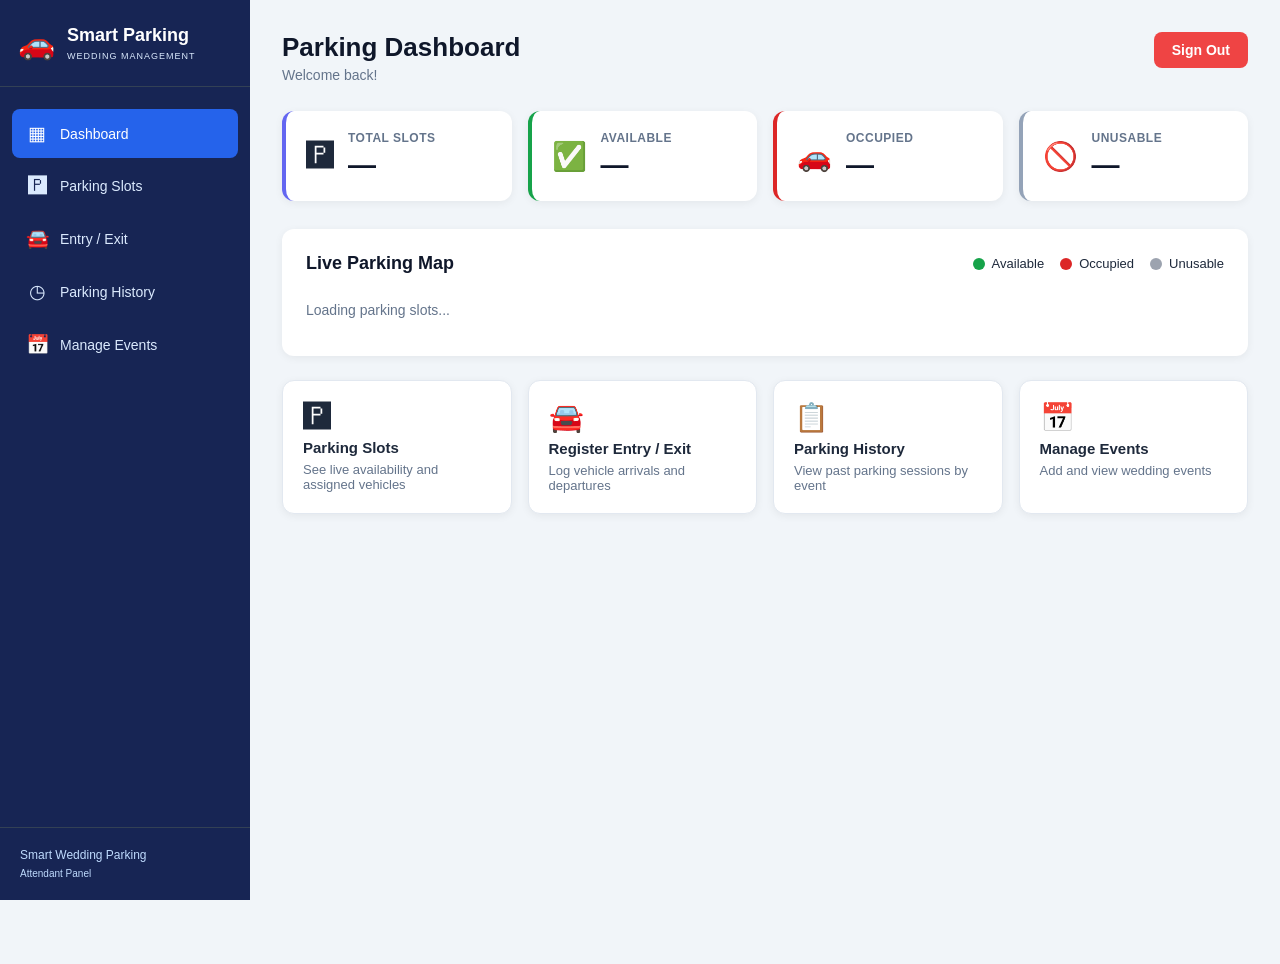
==== commit 8953a9b1: "Show live parking slots and keep staff pages visible for manager and admin roles. The slots page was" ====
--- a/frontend/dashboard.html
+++ b/frontend/dashboard.html
@@ -62,17 +62,22 @@
        </section>
        <!-- Quick links -->
        <div class="quick-links">
-           <a href="entry-exit.html" class="quick-card">
+           <a href="/parking-slots" class="quick-card">
+               <span>🅿</span>
+               <strong>Parking Slots</strong>
+               <p>See live availability and assigned vehicles</p>
+           </a>
+           <a href="/entry-exit" data-roles="attendant,manager,admin" class="quick-card">
                <span>🚘</span>
                <strong>Register Entry / Exit</strong>
                <p>Log vehicle arrivals and departures</p>
            </a>
-           <a href="history.html" class="quick-card">
+           <a href="/history" class="quick-card">
                <span>📋</span>
                <strong>Parking History</strong>
                <p>View past parking sessions by event</p>
            </a>
-           <a href="events.html" class="quick-card">
+           <a href="/events" data-roles="admin,manager" class="quick-card">
                <span>📅</span>
                <strong>Manage Events</strong>
                <p>Add and view wedding events</p>
@@ -80,65 +85,46 @@
        </div>
    </main>
    <script type="module">
-       import { supabase } from './app.js';
-       // Auth guard
-       const { data: { session } } = await supabase.auth.getSession();
-       if (!session) { window.location.href = 'index.html'; }
-       // Welcome message
-       const { data: profile } = await supabase
-           .from('profiles')
-           .select('full_name, role')
-           .eq('id', session.user.id)
-           .single();
-       if (profile) {
+       import { apiRequest, requireRole, supabase } from './app.js';
+       const access = await requireRole(['admin', 'manager', 'attendant']);
+       if (access) {
+       const { profile } = access;
            document.getElementById('welcome-msg').textContent =
                `Welcome, ${profile.full_name} (${profile.role})`;
-       }
        // Logout
        document.getElementById('logout-button').addEventListener('click', async () => {
            await supabase.auth.signOut();
-           window.location.href = 'index.html';
+           window.location.replace('/');
        });
        // Fetch and render parking grid
        async function refreshParkingGrid() {
            const grid = document.getElementById('parking-grid');
            const gridStatus = document.getElementById('grid-status');
            try {
-               const { data: slots, error: slotsError } = await supabase
-                   .from('parking_slots')
-                   .select('slot_id, slot_number, status')
-                   .order('slot_number');
-               if (slotsError) throw slotsError;
-               const { data: sessions, error: sessionsError } = await supabase
-                   .from('parking_sessions')
-                   .select('slot_id, vehicles(registration_number)')
-                   .is('exit_time', null);
-               if (sessionsError) throw sessionsError;
-               const vehicleBySlot = new Map();
-               sessions.forEach(s => {
-                   vehicleBySlot.set(s.slot_id, s.vehicles?.registration_number || 'Unknown');
-               });
-               const occupiedSlots = new Set(sessions.map(s => s.slot_id));
-               const unavailableSlots = slots.filter(s => s.status === 'unavailable');
-               const availableCount = slots.filter(s => s.status !== 'unavailable' && !occupiedSlots.has(s.slot_id)).length;
-               document.getElementById('total-count').textContent = slots.length;
-               document.getElementById('available-count').textContent = availableCount;
-               document.getElementById('occupied-count').textContent = occupiedSlots.size;
+               const data = await apiRequest('/api/slots');
+               const slots = data.slots || [];
+               const unavailableSlots = slots.filter(s => s.display_status === 'unavailable');
+               document.getElementById('total-count').textContent = data.total ?? slots.length;
+               document.getElementById('available-count').textContent = data.available ?? 0;
+               document.getElementById('occupied-count').textContent = data.occupied ?? 0;
                document.getElementById('unavailable-count').textContent = unavailableSlots.length;
                grid.replaceChildren();
+               if (slots.length === 0) {
+                   gridStatus.textContent = 'No parking slots found. Run database/02_insert_parking_slots.sql in Supabase.';
+                   return;
+               }
                gridStatus.textContent = '';
                slots.forEach(slot => {
-                   const occupied = occupiedSlots.has(slot.slot_id);
-                   const state = slot.status === 'unavailable' ? 'unavailable'
-                       : occupied ? 'occupied' : 'available';
+                   const state = slot.display_status || 'available';
+                   const occupied = state === 'occupied';
                    const tile = document.createElement('div');
                    tile.className = `parking-slot ${state}`;
                    tile.title = occupied
-                       ? `P${slot.slot_number} — ${vehicleBySlot.get(slot.slot_id)}`
+                       ? `P${slot.slot_number} — ${slot.registration_number || 'Unknown'}`
                        : `P${slot.slot_number} — ${state}`;
                    tile.innerHTML = `
                        <div class="slot-number">P${slot.slot_number}</div>
-                       <div class="slot-registration">${occupied ? vehicleBySlot.get(slot.slot_id) : 'No vehicle'}</div>
+                       <div class="slot-registration">${occupied ? (slot.registration_number || 'Unknown') : 'No vehicle'}</div>
                        <div class="slot-status">${state.charAt(0).toUpperCase() + state.slice(1)}</div>
                    `;
                    grid.appendChild(tile);
@@ -148,6 +134,7 @@
            }
        }
        await refreshParkingGrid();
+       }
    </script>
    <script src="sidebar.js"></script>
 </body>
--- a/frontend/style.css
+++ b/frontend/style.css
@@ -8,6 +8,7 @@
 background: #f1f5f9;
 color: #1e293b;
 }
+[hidden] { display: none !important; }
 /* ===========================
 LOGIN PAGE
 =========================== */
@@ -356,7 +357,7 @@
 =========================== */
 .quick-links {
 display: grid;
-grid-template-columns: repeat(3, 1fr);
+grid-template-columns: repeat(4, minmax(0, 1fr));
 gap: 16px;
 }
 .quick-card {
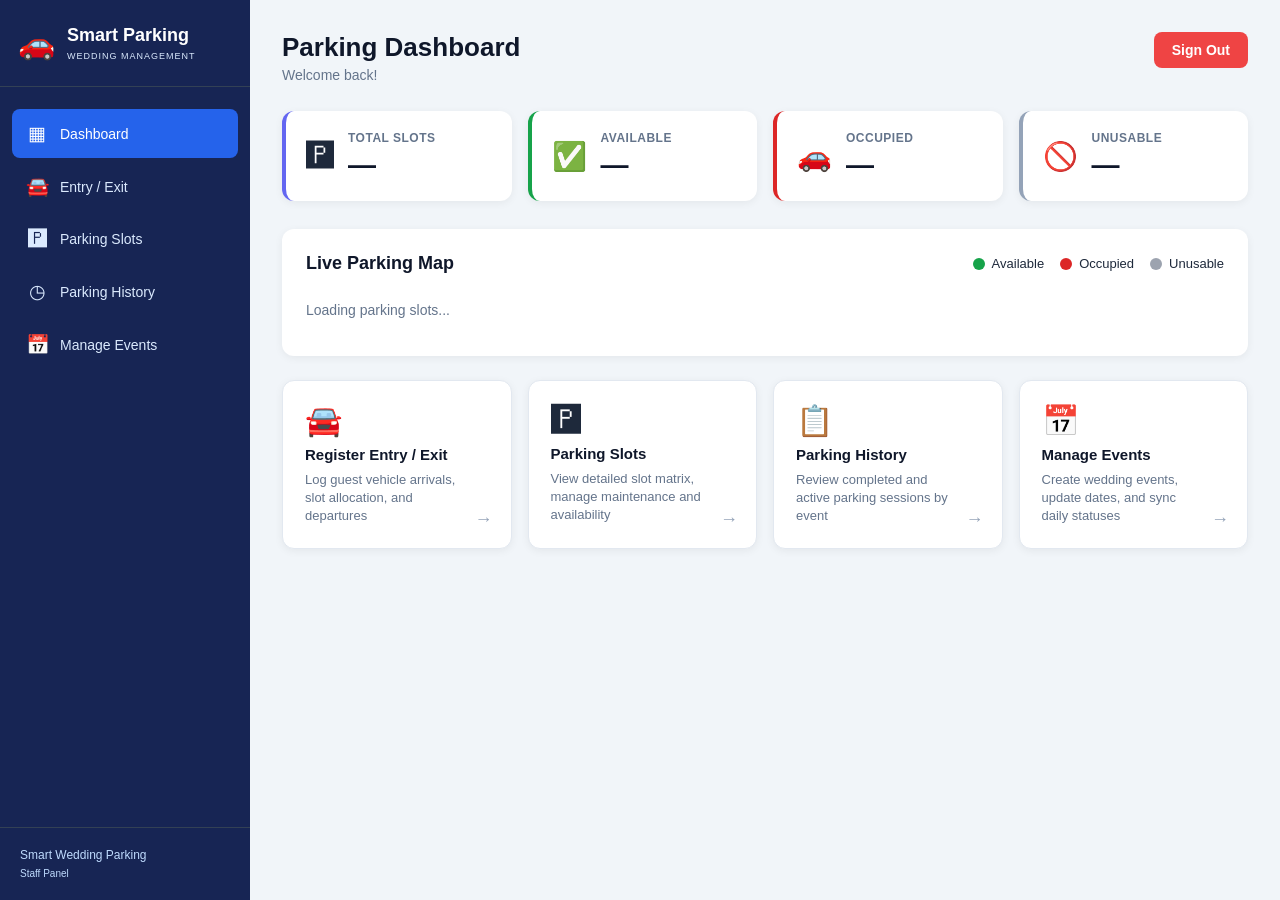
==== commit 9f9fe89f: "Upload current wedding parking project" ====
--- a/frontend/dashboard.html
+++ b/frontend/dashboard.html
@@ -1,141 +1,265 @@
 <!DOCTYPE html>
 <html lang="en">
 <head>
-   <meta charset="UTF-8">
-   <meta name="viewport" content="width=device-width, initial-scale=1.0">
-   <title>Dashboard | Smart Wedding Parking</title>
-   <link rel="stylesheet" href="style.css">
+    <meta charset="UTF-8">
+    <meta name="viewport" content="width=device-width, initial-scale=1.0">
+    <title>Dashboard | Smart Wedding Parking</title>
+    <link rel="stylesheet" href="style.css">
 </head>
 <body>
-   <div id="sidebar-container"></div>
-   <main class="dashboard-content">
-       <div class="page-header">
-           <div>
-               <h1>Parking Dashboard</h1>
-               <p id="welcome-msg" class="welcome-msg">Welcome back!</p>
-           </div>
-           <button id="logout-button" class="logout-btn">Sign Out</button>
-       </div>
-       <!-- Stats cards -->
-       <div class="stats-row">
-           <div class="stat-card stat-total">
-               <span class="stat-icon">🅿</span>
-               <div>
-                   <p class="stat-label">Total Slots</p>
-                   <p class="stat-value" id="total-count">—</p>
-               </div>
-           </div>
-           <div class="stat-card stat-available">
-               <span class="stat-icon">✅</span>
-               <div>
-                   <p class="stat-label">Available</p>
-                   <p class="stat-value" id="available-count">—</p>
-               </div>
-           </div>
-           <div class="stat-card stat-occupied">
-               <span class="stat-icon">🚗</span>
-               <div>
-                   <p class="stat-label">Occupied</p>
-                   <p class="stat-value" id="occupied-count">—</p>
-               </div>
-           </div>
-           <div class="stat-card stat-unavailable">
-               <span class="stat-icon">🚫</span>
-               <div>
-                   <p class="stat-label">Unusable</p>
-                   <p class="stat-value" id="unavailable-count">—</p>
-               </div>
-           </div>
-       </div>
-       <!-- Parking Grid -->
-       <section class="section-card">
-           <div class="section-card-header">
-               <h2>Live Parking Map</h2>
-               <div class="legend">
-                   <span><i class="dot available"></i> Available</span>
-                   <span><i class="dot occupied"></i> Occupied</span>
-                   <span><i class="dot unavailable"></i> Unusable</span>
-               </div>
-           </div>
-           <div id="parking-grid" class="parking-grid"></div>
-           <p id="grid-status" class="loading-msg">Loading parking slots...</p>
-       </section>
-       <!-- Quick links -->
-       <div class="quick-links">
-           <a href="/parking-slots" class="quick-card">
-               <span>🅿</span>
-               <strong>Parking Slots</strong>
-               <p>See live availability and assigned vehicles</p>
-           </a>
-           <a href="/entry-exit" data-roles="attendant,manager,admin" class="quick-card">
-               <span>🚘</span>
-               <strong>Register Entry / Exit</strong>
-               <p>Log vehicle arrivals and departures</p>
-           </a>
-           <a href="/history" class="quick-card">
-               <span>📋</span>
-               <strong>Parking History</strong>
-               <p>View past parking sessions by event</p>
-           </a>
-           <a href="/events" data-roles="admin,manager" class="quick-card">
-               <span>📅</span>
-               <strong>Manage Events</strong>
-               <p>Add and view wedding events</p>
-           </a>
-       </div>
-   </main>
-   <script type="module">
-       import { apiRequest, requireRole, supabase } from './app.js';
-       const access = await requireRole(['admin', 'manager', 'attendant']);
-       if (access) {
-       const { profile } = access;
-           document.getElementById('welcome-msg').textContent =
-               `Welcome, ${profile.full_name} (${profile.role})`;
-       // Logout
-       document.getElementById('logout-button').addEventListener('click', async () => {
-           await supabase.auth.signOut();
-           window.location.replace('/');
-       });
-       // Fetch and render parking grid
-       async function refreshParkingGrid() {
-           const grid = document.getElementById('parking-grid');
-           const gridStatus = document.getElementById('grid-status');
-           try {
-               const data = await apiRequest('/api/slots');
-               const slots = data.slots || [];
-               const unavailableSlots = slots.filter(s => s.display_status === 'unavailable');
-               document.getElementById('total-count').textContent = data.total ?? slots.length;
-               document.getElementById('available-count').textContent = data.available ?? 0;
-               document.getElementById('occupied-count').textContent = data.occupied ?? 0;
-               document.getElementById('unavailable-count').textContent = unavailableSlots.length;
-               grid.replaceChildren();
-               if (slots.length === 0) {
-                   gridStatus.textContent = 'No parking slots found. Run database/02_insert_parking_slots.sql in Supabase.';
-                   return;
-               }
-               gridStatus.textContent = '';
-               slots.forEach(slot => {
-                   const state = slot.display_status || 'available';
-                   const occupied = state === 'occupied';
-                   const tile = document.createElement('div');
-                   tile.className = `parking-slot ${state}`;
-                   tile.title = occupied
-                       ? `P${slot.slot_number} — ${slot.registration_number || 'Unknown'}`
-                       : `P${slot.slot_number} — ${state}`;
-                   tile.innerHTML = `
-                       <div class="slot-number">P${slot.slot_number}</div>
-                       <div class="slot-registration">${occupied ? (slot.registration_number || 'Unknown') : 'No vehicle'}</div>
-                       <div class="slot-status">${state.charAt(0).toUpperCase() + state.slice(1)}</div>
-                   `;
-                   grid.appendChild(tile);
-               });
-           } catch (err) {
-               gridStatus.textContent = 'Could not load parking grid: ' + err.message;
-           }
-       }
-       await refreshParkingGrid();
-       }
-   </script>
-   <script src="sidebar.js"></script>
+
+    <div id="sidebar-container"></div>
+
+    <main class="dashboard-content">
+
+        <div class="page-header">
+            <div>
+                <h1>Parking Dashboard</h1>
+                <p id="welcome-msg" class="welcome-msg">Welcome back!</p>
+            </div>
+            <button id="logout-button" class="logout-btn">Sign Out</button>
+        </div>
+
+        <!-- Live Active Event Banner (Dynamically populated) -->
+        <div id="event-banner-container"></div>
+
+        <!-- Stats cards -->
+        <div class="stats-row">
+            <div class="stat-card stat-total">
+                <span class="stat-icon">🅿</span>
+                <div>
+                    <p class="stat-label">Total Slots</p>
+                    <p class="stat-value" id="total-count">—</p>
+                </div>
+            </div>
+            <div class="stat-card stat-available">
+                <span class="stat-icon">✅</span>
+                <div>
+                    <p class="stat-label">Available</p>
+                    <p class="stat-value" id="available-count">—</p>
+                </div>
+            </div>
+            <div class="stat-card stat-occupied">
+                <span class="stat-icon">🚗</span>
+                <div>
+                    <p class="stat-label">Occupied</p>
+                    <p class="stat-value" id="occupied-count">—</p>
+                </div>
+            </div>
+            <div class="stat-card stat-unavailable">
+                <span class="stat-icon">🚫</span>
+                <div>
+                    <p class="stat-label">Unusable</p>
+                    <p class="stat-value" id="unavailable-count">—</p>
+                </div>
+            </div>
+        </div>
+
+        <!-- Parking Grid -->
+        <section class="section-card">
+            <div class="section-card-header">
+                <h2>Live Parking Map</h2>
+                <div class="legend">
+                    <span><i class="dot available"></i> Available</span>
+                    <span><i class="dot occupied"></i> Occupied</span>
+                    <span><i class="dot unavailable"></i> Unusable</span>
+                </div>
+            </div>
+            <div id="parking-grid" class="parking-grid"></div>
+            <p id="grid-status" class="loading-msg">Loading parking slots...</p>
+        </section>
+
+        <!-- Bottom Quick Navigation Links -->
+        <div class="quick-links">
+            <a href="entry-exit.html" class="quick-card" id="link-entry-exit">
+                <span class="quick-icon">🚘</span>
+                <strong>Register Entry / Exit</strong>
+                <p>Log guest vehicle arrivals, slot allocation, and departures</p>
+                <span class="quick-arrow">&rarr;</span>
+            </a>
+            <a href="parking-slots.html" class="quick-card" id="link-parking-slots">
+                <span class="quick-icon">🅿</span>
+                <strong>Parking Slots</strong>
+                <p>View detailed slot matrix, manage maintenance and availability</p>
+                <span class="quick-arrow">&rarr;</span>
+            </a>
+            <a href="history.html" class="quick-card" id="link-history">
+                <span class="quick-icon">📋</span>
+                <strong>Parking History</strong>
+                <p>Review completed and active parking sessions by event</p>
+                <span class="quick-arrow">&rarr;</span>
+            </a>
+            <a href="events.html" class="quick-card" id="link-events">
+                <span class="quick-icon">📅</span>
+                <strong>Manage Events</strong>
+                <p>Create wedding events, update dates, and sync daily statuses</p>
+                <span class="quick-arrow">&rarr;</span>
+            </a>
+        </div>
+
+    </main>
+
+    <script type="module">
+        import { getStaffProfile, supabase } from './app.js';
+
+        // Auth guard
+        const { data: { session } } = await supabase.auth.getSession();
+        if (!session) { window.location.href = 'index.html'; }
+
+        // Welcome message
+        const { profile } = await getStaffProfile(session.user.id);
+
+        if (profile) {
+            document.getElementById('welcome-msg').textContent =
+                `Welcome back, ${profile.full_name} (${profile.role})`;
+        }
+
+        // Logout
+        document.getElementById('logout-button').addEventListener('click', async () => {
+            await supabase.auth.signOut();
+            window.location.href = 'index.html';
+        });
+
+        // Sync event statuses automatically everyday based on current date
+        async function syncDailyEventStatuses() {
+            try {
+                const todayStr = new Date().toISOString().split('T')[0];
+                const { data: events } = await supabase
+                    .from('wedding_events')
+                    .select('event_id, event_name, event_date, status');
+
+                if (!events) return;
+
+                let activeEventToday = null;
+
+                for (const ev of events) {
+                    let expectedStatus = ev.status;
+                    if (ev.event_date < todayStr && ev.status !== 'completed') {
+                        expectedStatus = 'completed';
+                    } else if (ev.event_date === todayStr && ev.status === 'planned') {
+                        expectedStatus = 'active';
+                    }
+
+                    if (expectedStatus !== ev.status) {
+                        await supabase
+                            .from('wedding_events')
+                            .update({ status: expectedStatus })
+                            .eq('event_id', ev.event_id);
+                        ev.status = expectedStatus;
+                    }
+
+                    if (ev.status === 'active') {
+                        activeEventToday = ev;
+                    }
+                }
+
+                // Render Banner
+                renderEventBanner(activeEventToday);
+            } catch (err) {
+                console.warn('Daily status sync notice:', err);
+            }
+        }
+
+        // Render Live Event Status Banner
+        function renderEventBanner(activeEvent) {
+            const container = document.getElementById('event-banner-container');
+            if (!container) return;
+
+            if (activeEvent) {
+                container.innerHTML = `
+                    <div class="active-banner">
+                        <div class="banner-left">
+                            <span class="pulse-dot"></span>
+                            <div>
+                                <strong>LIVE EVENT TODAY: ${activeEvent.event_name}</strong>
+                                <p>Event Date: ${activeEvent.event_date} &bull; Parking system is ACTIVE and ready to allocate parking slots.</p>
+                            </div>
+                        </div>
+                        <a href="entry-exit.html" class="btn-banner">Register Vehicle Entry &rarr;</a>
+                    </div>
+                `;
+            } else {
+                container.innerHTML = `
+                    <div class="warning-banner">
+                        <div class="banner-left">
+                            <span style="font-size:22px;">⚠️</span>
+                            <div>
+                                <strong>No Active Wedding Event Today</strong>
+                                <p>Vehicle registration requires an Active event. Update or add an event to enable parking entries.</p>
+                            </div>
+                        </div>
+                        <a href="events.html" class="btn-banner">Manage Events &rarr;</a>
+                    </div>
+                `;
+            }
+        }
+
+        // Fetch and render parking grid
+        async function refreshParkingGrid() {
+            const grid = document.getElementById('parking-grid');
+            const gridStatus = document.getElementById('grid-status');
+
+            try {
+                const { data: slots, error: slotsError } = await supabase
+                    .from('parking_slots')
+                    .select('slot_id, slot_number, status')
+                    .order('slot_number');
+
+                if (slotsError) throw slotsError;
+
+                const { data: sessions, error: sessionsError } = await supabase
+                    .from('parking_sessions')
+                    .select('slot_id, vehicles(registration_number)')
+                    .is('exit_time', null);
+
+                if (sessionsError) throw sessionsError;
+
+                const vehicleBySlot = new Map();
+                sessions.forEach(s => {
+                    vehicleBySlot.set(s.slot_id, s.vehicles?.registration_number || 'Unknown');
+                });
+
+                const occupiedSlots = new Set(sessions.map(s => s.slot_id));
+                const unavailableSlots = slots.filter(s => s.status === 'unavailable');
+                const availableCount = slots.filter(s => s.status !== 'unavailable' && !occupiedSlots.has(s.slot_id)).length;
+
+                document.getElementById('total-count').textContent = slots.length;
+                document.getElementById('available-count').textContent = availableCount;
+                document.getElementById('occupied-count').textContent = occupiedSlots.size;
+                document.getElementById('unavailable-count').textContent = unavailableSlots.length;
+
+                grid.replaceChildren();
+                gridStatus.textContent = '';
+
+                slots.forEach(slot => {
+                    const occupied = occupiedSlots.has(slot.slot_id);
+                    const state = slot.status === 'unavailable' ? 'unavailable'
+                        : occupied ? 'occupied' : 'available';
+
+                    const tile = document.createElement('div');
+                    tile.className = `parking-slot ${state}`;
+                    tile.title = occupied
+                        ? `P${slot.slot_number} — ${vehicleBySlot.get(slot.slot_id)}`
+                        : `P${slot.slot_number} — ${state}`;
+
+                    tile.innerHTML = `
+                        <div class="slot-number">P${slot.slot_number}</div>
+                        <div class="slot-registration">${occupied ? vehicleBySlot.get(slot.slot_id) : 'No vehicle'}</div>
+                        <div class="slot-status">${state.charAt(0).toUpperCase() + state.slice(1)}</div>
+                    `;
+                    grid.appendChild(tile);
+                });
+
+            } catch (err) {
+                gridStatus.textContent = 'Could not load parking grid: ' + err.message;
+            }
+        }
+
+        // Initialize
+        await syncDailyEventStatuses();
+        await refreshParkingGrid();
+    </script>
+
+    <script src="sidebar.js"></script>
 </body>
 </html>
--- a/frontend/style.css
+++ b/frontend/style.css
@@ -1,495 +1,831 @@
-/* ===========================
-BASE
-=========================== */
- ::before, ::after { box-sizing: border-box; }
+
+/* ===========================
+   BASE
+=========================== */
+*, *::before, *::after { box-sizing: border-box; }
+
 body {
-font-family: Arial, sans-serif;
-margin: 0;
-background: #f1f5f9;
-color: #1e293b;
-}
-[hidden] { display: none !important; }
-/* ===========================
-LOGIN PAGE
+    font-family: Arial, sans-serif;
+    margin: 0;
+    background: #f1f5f9;
+    color: #1e293b;
+}
+
+/* ===========================
+   LOGIN PAGE
 =========================== */
 .login-page {
-background: linear-gradient(135deg, #172554 0%, #1d4ed8 100%);
-min-height: 100vh;
-display: flex;
-align-items: center;
-justify-content: center;
-}
+    background: linear-gradient(135deg, #172554 0%, #1d4ed8 100%);
+    min-height: 100vh;
+    display: flex;
+    align-items: center;
+    justify-content: center;
+}
+
 .login-wrapper {
-width: 100%;
-max-width: 420px;
-padding: 20px;
-}
+    width: 100%;
+    max-width: 420px;
+    padding: 20px;
+}
+
 .login-card {
-background: #fff;
-border-radius: 16px;
-padding: 40px;
-box-shadow: 0 20px 60px rgba(0,0,0,0.25);
-}
+    background: #fff;
+    border-radius: 16px;
+    padding: 40px;
+    box-shadow: 0 20px 60px rgba(0,0,0,0.25);
+}
+
 .login-header {
-text-align: center;
-margin-bottom: 28px;
-}
+    text-align: center;
+    margin-bottom: 28px;
+}
+
 .login-icon {
-font-size: 48px;
-}
+    font-size: 48px;
+}
+
 .login-header h1 {
-margin: 10px 0 4px;
-font-size: 22px;
-color: #172554;
-}
+    margin: 10px 0 4px;
+    font-size: 22px;
+    color: #172554;
+}
+
 .login-header p {
-color: #64748b;
-font-size: 13px;
-margin: 0;
-}
+    color: #64748b;
+    font-size: 13px;
+    margin: 0;
+}
+
 .login-card h2 {
-font-size: 18px;
-margin: 0 0 20px;
-color: #1e293b;
-}
+    font-size: 18px;
+    margin: 0 0 20px;
+    color: #1e293b;
+}
+
 .status-msg {
-margin: 16px 0 0;
-font-size: 13px;
-color: #64748b;
-text-align: center;
-}
-/* ===========================
-SIDEBAR
+    margin: 16px 0 0;
+    font-size: 13px;
+    color: #64748b;
+    text-align: center;
+}
+
+/* ===========================
+   SIDEBAR
 =========================== */
 :root {
---sidebar-width: 250px;
---sidebar-bg: #172554;
---sidebar-text: #dbeafe;
---sidebar-active:#2563eb;
-}
+    --sidebar-width: 250px;
+    --sidebar-bg:    #172554;
+    --sidebar-text:  #dbeafe;
+    --sidebar-active:#2563eb;
+}
+
 .sidebar {
-position: fixed;
-top: 0; left: 0;
-width: var(--sidebar-width);
-height: 100vh;
-background: var(--sidebar-bg);
-color: white;
-display: flex;
-flex-direction: column;
-z-index: 1000;
-}
+    position: fixed;
+    top: 0; left: 0;
+    width: var(--sidebar-width);
+    height: 100vh;
+    background: var(--sidebar-bg);
+    color: white;
+    display: flex;
+    flex-direction: column;
+    z-index: 1000;
+}
+
 .sidebar-brand {
-display: flex;
-align-items: center;
-gap: 12px;
-padding: 25px 18px;
-border-bottom: 1px solid #334155;
-}
+    display: flex;
+    align-items: center;
+    gap: 12px;
+    padding: 25px 18px;
+    border-bottom: 1px solid #334155;
+}
+
 .brand-icon { font-size: 30px; }
+
 .sidebar-brand h2 {
-margin: 0;
-font-size: 18px;
-color: white;
-}
+    margin: 0;
+    font-size: 18px;
+    color: white;
+}
+
 .sidebar-brand p {
-margin: 5px 0 0;
-font-size: 9px;
-letter-spacing: 1px;
-color: var(--sidebar-text);
-}
+    margin: 5px 0 0;
+    font-size: 9px;
+    letter-spacing: 1px;
+    color: var(--sidebar-text);
+}
+
 .sidebar-nav {
-display: flex;
-flex-direction: column;
-gap: 4px;
-padding: 22px 12px;
-}
+    display: flex;
+    flex-direction: column;
+    gap: 4px;
+    padding: 22px 12px;
+}
+
 .sidebar-nav a {
-display: flex;
-align-items: center;
-gap: 12px;
-padding: 13px 14px;
-border-radius: 8px;
-color: var(--sidebar-text);
-text-decoration: none;
-font-size: 14px;
-transition: background 0.2s;
-}
+    display: flex;
+    align-items: center;
+    gap: 12px;
+    padding: 13px 14px;
+    border-radius: 8px;
+    color: var(--sidebar-text);
+    text-decoration: none;
+    font-size: 14px;
+    transition: background 0.2s;
+}
+
 .sidebar-nav a span {
-width: 22px;
-text-align: center;
-font-size: 19px;
-}
-.sidebar-nav a:hover { background: #263b70; color: white; }
+    width: 22px;
+    text-align: center;
+    font-size: 19px;
+}
+
+.sidebar-nav a:hover  { background: #263b70; color: white; }
 .sidebar-nav a.active { background: var(--sidebar-active); color: white; }
+
 .sidebar-footer {
-margin-top: auto;
-padding: 20px;
-border-top: 1px solid #334155;
-font-size: 12px;
-color: #bfdbfe;
-}
+    margin-top: auto;
+    padding: 20px;
+    border-top: 1px solid #334155;
+    font-size: 12px;
+    color: #bfdbfe;
+}
+
 .sidebar-footer p { margin: 0 0 4px; }
-/* ===========================
-MAIN CONTENT
+
+/* ===========================
+   MAIN CONTENT
 =========================== */
 .dashboard-content {
-margin-left: var(--sidebar-width);
-padding: 32px;
-min-height: 100vh;
-}
-/* ===========================
-PAGE HEADER
+    margin-left: var(--sidebar-width);
+    padding: 32px;
+    min-height: 100vh;
+}
+
+/* ===========================
+   PAGE HEADER
 =========================== */
 .page-header {
-display: flex;
-justify-content: space-between;
-align-items: flex-start;
-margin-bottom: 28px;
-}
+    display: flex;
+    justify-content: space-between;
+    align-items: flex-start;
+    margin-bottom: 28px;
+}
+
 .page-header h1 {
-margin: 0 0 4px;
-font-size: 26px;
-color: #0f172a;
-}
+    margin: 0 0 4px;
+    font-size: 26px;
+    color: #0f172a;
+}
+
 .welcome-msg {
-margin: 0;
-color: #64748b;
-font-size: 14px;
-}
+    margin: 0;
+    color: #64748b;
+    font-size: 14px;
+}
+
 .logout-btn {
-padding: 10px 18px;
-background: #ef4444;
-color: white;
-border: none;
-border-radius: 8px;
-cursor: pointer;
-font-size: 14px;
-font-weight: 600;
-transition: background 0.2s;
+    padding: 10px 18px;
+    background: #ef4444;
+    color: white;
+    border: none;
+    border-radius: 8px;
+    cursor: pointer;
+    font-size: 14px;
+    font-weight: 600;
+    transition: background 0.2s;
 }
 .logout-btn:hover { background: #dc2626; }
-/* ===========================
-STAT CARDS
-===========================*/
+
+/* ===========================
+   STAT CARDS
+=========================== */
 .stats-row {
-display: grid;
-grid-template-columns: repeat(4, 1fr);
-gap: 16px;
-margin-bottom: 28px;
-}
+    display: grid;
+    grid-template-columns: repeat(4, 1fr);
+    gap: 16px;
+    margin-bottom: 28px;
+}
+
 .stat-card {
-background: #fff;
-border-radius: 12px;
-padding: 20px;
-display: flex;
-align-items: center;
-gap: 14px;
-box-shadow: 0 2px 8px rgba(0,0,0,0.06);
-border-left: 4px solid transparent;
-}
-.stat-total { border-color: #6366f1; }
-.stat-available { border-color: #16a34a; }
-.stat-occupied { border-color: #dc2626; }
+    background: #fff;
+    border-radius: 12px;
+    padding: 20px;
+    display: flex;
+    align-items: center;
+    gap: 14px;
+    box-shadow: 0 2px 8px rgba(0,0,0,0.06);
+    border-left: 4px solid transparent;
+}
+
+.stat-total       { border-color: #6366f1; }
+.stat-available   { border-color: #16a34a; }
+.stat-occupied    { border-color: #dc2626; }
 .stat-unavailable { border-color: #94a3b8; }
+
 .stat-icon { font-size: 28px; }
+
 .stat-label {
-margin: 0 0 4px;
-font-size: 12px;
-color: #64748b;
-font-weight: 600;
-text-transform: uppercase;
-letter-spacing: 0.5px;
-}
+    margin: 0 0 4px;
+    font-size: 12px;
+    color: #64748b;
+    font-weight: 600;
+    text-transform: uppercase;
+    letter-spacing: 0.5px;
+}
+
 .stat-value {
-margin: 0;
-font-size: 28px;
-font-weight: 700;
-color: #0f172a;
-}
-/* ===========================
-SECTION CARDS
+    margin: 0;
+    font-size: 28px;
+    font-weight: 700;
+    color: #0f172a;
+}
+
+/* ===========================
+   SECTION CARDS
 =========================== */
 .section-card {
-background: #fff;
-border-radius: 12px;
-padding: 24px;
-box-shadow: 0 2px 8px rgba(0,0,0,0.06);
-margin-bottom: 24px;
-}
+    background: #fff;
+    border-radius: 12px;
+    padding: 24px;
+    box-shadow: 0 2px 8px rgba(0,0,0,0.06);
+    margin-bottom: 24px;
+}
+
 .section-card-header {
-display: flex;
-justify-content: space-between;
-align-items: center;
-flex-wrap: wrap;
-gap: 12px;
-margin-bottom: 20px;
-}
+    display: flex;
+    justify-content: space-between;
+    align-items: center;
+    flex-wrap: wrap;
+    gap: 12px;
+    margin-bottom: 20px;
+}
+
 .section-card-header h2 {
-margin: 0;
-font-size: 18px;
-color: #0f172a;
-}
+    margin: 0;
+    font-size: 18px;
+    color: #0f172a;
+}
+
 .section-desc {
-margin: -12px 0 18px;
-color: #64748b;
-font-size: 14px;
-}
-/* ===========================
-FORMS
+    margin: -12px 0 18px;
+    color: #64748b;
+    font-size: 14px;
+}
+
+/* ===========================
+   FORMS
 =========================== */
 label {
-display: block;
-font-size: 13px;
-font-weight: 600;
-color: #374151;
-margin-bottom: 6px;
-margin-top: 16px;
-}
+    display: block;
+    font-size: 13px;
+    font-weight: 600;
+    color: #374151;
+    margin-bottom: 6px;
+    margin-top: 16px;
+}
+
 input[type="text"],
 input[type="email"],
 input[type="password"],
 input[type="tel"],
 input[type="date"],
 select {
-width: 100%;
-padding: 10px 12px;
-border: 1px solid #cbd5e1;
-border-radius: 8px;
-font-size: 14px;
-color: #1e293b;
-background: #f8fafc;
-transition: border-color 0.2s;
-}
+    width: 100%;
+    padding: 10px 12px;
+    border: 1px solid #cbd5e1;
+    border-radius: 8px;
+    font-size: 14px;
+    color: #1e293b;
+    background: #f8fafc;
+    transition: border-color 0.2s;
+}
+
 input:focus, select:focus {
-outline: none;
-border-color: #2563eb;
-background: #fff;
-}
+    outline: none;
+    border-color: #2563eb;
+    background: #fff;
+}
+
 .btn-primary {
-margin-top: 20px;
-width: 100%;
-padding: 12px;
-background: #2563eb;
-color: white;
-border: none;
-border-radius: 8px;
-font-size: 15px;
-font-weight: 600;
-cursor: pointer;
-transition: background 0.2s;
-}
-.btn-primary:hover { background: #1d4ed8; }
+    margin-top: 20px;
+    width: 100%;
+    padding: 12px;
+    background: #2563eb;
+    color: white;
+    border: none;
+    border-radius: 8px;
+    font-size: 15px;
+    font-weight: 600;
+    cursor: pointer;
+    transition: background 0.2s;
+}
+.btn-primary:hover    { background: #1d4ed8; }
 .btn-primary:disabled { background: #93c5fd; cursor: not-allowed; }
+
 .btn-danger {
-margin-top: 20px;
-width: 100%;
-padding: 12px;
-background: #dc2626;
-color: white;
-border: none;
-border-radius: 8px;
-font-size: 15px;
-font-weight: 600;
-cursor: pointer;
-transition: background 0.2s;
-}
-.btn-danger:hover { background: #b91c1c; }
+    margin-top: 20px;
+    width: 100%;
+    padding: 12px;
+    background: #dc2626;
+    color: white;
+    border: none;
+    border-radius: 8px;
+    font-size: 15px;
+    font-weight: 600;
+    cursor: pointer;
+    transition: background 0.2s;
+}
+.btn-danger:hover    { background: #b91c1c; }
 .btn-danger:disabled { background: #fca5a5; cursor: not-allowed; }
+
 .form-status {
-margin: 12px 0 0;
-font-size: 13px;
-min-height: 18px;
-}
-/* ===========================
-LEGEND
+    margin: 12px 0 0;
+    font-size: 13px;
+    min-height: 18px;
+}
+
+/* ===========================
+   LEGEND
 =========================== */
 .legend {
-display: flex;
-flex-wrap: wrap;
-gap: 16px;
-}
+    display: flex;
+    flex-wrap: wrap;
+    gap: 16px;
+}
+
 .legend span {
-display: flex;
-align-items: center;
-gap: 7px;
-font-size: 13px;
-}
+    display: flex;
+    align-items: center;
+    gap: 7px;
+    font-size: 13px;
+}
+
 .dot {
-display: inline-block;
-width: 12px;
-height: 12px;
-border-radius: 50%;
-}
-/* ===========================
-PARKING GRID
+    display: inline-block;
+    width: 12px;
+    height: 12px;
+    border-radius: 50%;
+}
+
+/* ===========================
+   PARKING GRID
 =========================== */
 .parking-grid {
-display: grid;
-grid-template-columns: repeat(5, minmax(80px, 1fr));
-gap: 12px;
-margin-top: 8px;
-}
+    display: grid;
+    grid-template-columns: repeat(5, minmax(80px, 1fr));
+    gap: 12px;
+    margin-top: 8px;
+}
+
 .parking-slot {
-display: flex;
-flex-direction: column;
-align-items: center;
-justify-content: center;
-gap: 5px;
-padding: 14px 8px;
-border-radius: 10px;
-border: 1px solid #e2e8f0;
-text-align: center;
-min-width: 0;
-overflow-wrap: anywhere;
-}
-.available { background: #dcfce7; color: #166534; border-color: #86efac; }
-.occupied { background: #fee2e2; color: #991b1b; border-color: #fca5a5; }
+    display: flex;
+    flex-direction: column;
+    align-items: center;
+    justify-content: center;
+    gap: 5px;
+    padding: 14px 8px;
+    border-radius: 10px;
+    border: 1px solid #e2e8f0;
+    text-align: center;
+    min-width: 0;
+    overflow-wrap: anywhere;
+}
+
+.available   { background: #dcfce7; color: #166534; border-color: #86efac; }
+.occupied    { background: #fee2e2; color: #991b1b; border-color: #fca5a5; }
 .unavailable { background: #e5e7eb; color: #4b5563; border-color: #d1d5db; }
-.dot.available { background: #16a34a; }
-.dot.occupied { background: #dc2626; }
+
+.dot.available   { background: #16a34a; }
+.dot.occupied    { background: #dc2626; }
 .dot.unavailable { background: #9ca3af; }
-.slot-number { font-size: 1rem; font-weight: 700; }
+
+.slot-number       { font-size: 1rem;  font-weight: 700; }
 .slot-registration { font-size: 0.75rem; font-weight: 600; }
-.slot-status { font-size: 0.7rem; text-transform: capitalize; }
+.slot-status       { font-size: 0.7rem; text-transform: capitalize; }
+
 .loading-msg { color: #64748b; font-size: 14px; margin-top: 8px; }
-/* ===========================
-QUICK LINKS
+
+/* ===========================
+   QUICK LINKS
 =========================== */
 .quick-links {
-display: grid;
-grid-template-columns: repeat(4, minmax(0, 1fr));
-gap: 16px;
-}
+    display: grid;
+    grid-template-columns: repeat(3, 1fr);
+    gap: 16px;
+}
+
 .quick-card {
-display: flex;
-flex-direction: column;
-align-items: flex-start;
-gap: 6px;
-background: #fff;
-border-radius: 12px;
-padding: 20px;
-text-decoration: none;
-color: #1e293b;
-box-shadow: 0 2px 8px rgba(0,0,0,0.06);
-border: 1px solid #e2e8f0;
-transition: box-shadow 0.2s, transform 0.2s;
-}
+    display: flex;
+    flex-direction: column;
+    align-items: flex-start;
+    gap: 6px;
+    background: #fff;
+    border-radius: 12px;
+    padding: 20px;
+    text-decoration: none;
+    color: #1e293b;
+    box-shadow: 0 2px 8px rgba(0,0,0,0.06);
+    border: 1px solid #e2e8f0;
+    transition: box-shadow 0.2s, transform 0.2s;
+}
+
 .quick-card:hover {
-box-shadow: 0 8px 24px rgba(0,0,0,0.12);
-transform: translateY(-2px);
-}
-.quick-card span { font-size: 28px; }
+    box-shadow: 0 8px 24px rgba(0,0,0,0.12);
+    transform: translateY(-2px);
+}
+
+.quick-card span  { font-size: 28px; }
 .quick-card strong { font-size: 15px; }
 .quick-card p { margin: 0; font-size: 13px; color: #64748b; }
-/* ===========================
-TWO COL GRID
+
+/* ===========================
+   TWO COL GRID
 =========================== */
 .two-col-grid {
-display: grid;
-grid-template-columns: 1fr 1fr;
-gap: 24px;
-}
-/* ===========================
-HISTORY TABLE
+    display: grid;
+    grid-template-columns: 1fr 1fr;
+    gap: 24px;
+}
+
+/* ===========================
+   HISTORY TABLE
 =========================== */
 .history-controls {
-display: flex;
-align-items: flex-end;
-gap: 12px;
-flex-wrap: wrap;
-margin-bottom: 16px;
-}
+    display: flex;
+    align-items: flex-end;
+    gap: 12px;
+    flex-wrap: wrap;
+    margin-bottom: 16px;
+}
+
 .history-filter { flex: 1; min-width: 200px; }
 .history-filter label { margin-top: 0; }
+
 .history-controls .btn-primary {
-margin-top: 0;
-width: auto;
-padding: 10px 20px;
-}
+    margin-top: 0;
+    width: auto;
+    padding: 10px 20px;
+}
+
 .history-table-container {
-width: 100%;
-overflow-x: auto;
-border: 1px solid #e2e8f0;
-border-radius: 10px;
-}
+    width: 100%;
+    overflow-x: auto;
+    border: 1px solid #e2e8f0;
+    border-radius: 10px;
+}
+
 #history-table {
-width: 100%;
-border-collapse: collapse;
-font-size: 14px;
-min-width: 700px;
-}
+    width: 100%;
+    border-collapse: collapse;
+    font-size: 14px;
+    min-width: 700px;
+}
+
 #history-table thead { background: #1e293b; color: white; }
+
 #history-table th {
-padding: 14px 16px;
-font-weight: 600;
-white-space: nowrap;
-text-align: left;
-}
+    padding: 14px 16px;
+    font-weight: 600;
+    white-space: nowrap;
+    text-align: left;
+}
+
 #history-table td {
-padding: 13px 16px;
-border-bottom: 1px solid #e2e8f0;
-color: #334155;
-white-space: nowrap;
-}
+    padding: 13px 16px;
+    border-bottom: 1px solid #e2e8f0;
+    color: #334155;
+    white-space: nowrap;
+}
+
 #history-table tbody tr:nth-child(even) { background: #f8fafc; }
 #history-table tbody tr:hover { background: #eff6ff; }
 #history-table tbody tr:last-child td { border-bottom: none; }
+
 .empty-state { text-align: center; color: #94a3b8; font-style: italic; padding: 24px !important; }
-/* ===========================
-BADGES
-===========================*/
+
+/* ===========================
+   BADGES
+=========================== */
 .badge {
-display: inline-block;
-padding: 4px 10px;
-border-radius: 20px;
-font-size: 12px;
-font-weight: 600;
-}
-.badge-parked { background: #dcfce7; color: #166534; }
-.badge-exited { background: #f1f5f9; color: #475569; }
-.badge-planned { background: #dbeafe; color: #1d4ed8; }
-/* ===========================
-EVENTS LIST
+    display: inline-block;
+    padding: 4px 10px;
+    border-radius: 20px;
+    font-size: 12px;
+    font-weight: 600;
+}
+
+.badge-parked   { background: #dcfce7; color: #166534; }
+.badge-exited   { background: #f1f5f9; color: #475569; }
+.badge-planned  { background: #dbeafe; color: #1d4ed8; }
+
+/* ===========================
+   EVENTS LIST
 =========================== */
 .events-list {
-display: flex;
-flex-direction: column;
-gap: 10px;
-}
+    display: flex;
+    flex-direction: column;
+    gap: 10px;
+}
+
 .event-item {
-display: flex;
-align-items: center;
-justify-content: space-between;
-padding: 14px 16px;
-background: #f8fafc;
-border: 1px solid #e2e8f0;
-border-radius: 10px;
-}
+    display: flex;
+    align-items: center;
+    justify-content: space-between;
+    padding: 14px 16px;
+    background: #f8fafc;
+    border: 1px solid #e2e8f0;
+    border-radius: 10px;
+}
+
 .event-item-info {
-display: flex;
-flex-direction: column;
-gap: 3px;
-}
+    display: flex;
+    flex-direction: column;
+    gap: 3px;
+}
+
 .event-item-info strong { font-size: 15px; color: #0f172a; }
-.event-item-info small { font-size: 12px; color: #64748b; }
-/* ===========================
-RESPONSIVE
+.event-item-info small  { font-size: 12px; color: #64748b; }
+
+/* ===========================
+   RESPONSIVE
 =========================== */
 @media (max-width: 900px) {
-.stats-row { grid-template-columns: repeat(2, 1fr); }
-.quick-links { grid-template-columns: repeat(2, 1fr); }
-.two-col-grid { grid-template-columns: 1fr; }
-}
+    .stats-row        { grid-template-columns: repeat(2, 1fr); }
+    .quick-links      { grid-template-columns: repeat(2, 1fr); }
+    .two-col-grid     { grid-template-columns: 1fr; }
+}
+
 @media (max-width: 768px) {
-:root { --sidebar-width: 200px; }
-.dashboard-content { padding: 18px; }
-.parking-grid {
-grid-template-columns: repeat(3, minmax(70px, 1fr));
-}
-.sidebar-nav a { padding: 11px 10px; font-size: 13px; }
-}
+    :root { --sidebar-width: 200px; }
+
+    .dashboard-content { padding: 18px; }
+
+    .parking-grid {
+        grid-template-columns: repeat(3, minmax(70px, 1fr));
+    }
+
+    .sidebar-nav a { padding: 11px 10px; font-size: 13px; }
+}
+
 @media (max-width: 560px) {
-.stats-row { grid-template-columns: 1fr 1fr; }
-.quick-links { grid-template-columns: 1fr; }
-.page-header { flex-direction: column; gap: 12px; }
-}+    .stats-row    { grid-template-columns: 1fr 1fr; }
+    .quick-links  { grid-template-columns: 1fr; }
+    .page-header  { flex-direction: column; gap: 12px; }
+}
+
+
+/* ==========================================================================
+   ENHANCED QUICK LINKS (4-CARD GRID & RESPONSIVE)
+   ========================================================================== */
+.quick-links {
+    display: grid !important;
+    grid-template-columns: repeat(auto-fit, minmax(220px, 1fr)) !important;
+    gap: 16px !important;
+    margin-top: 24px !important;
+}
+
+.quick-card {
+    position: relative !important;
+    display: flex !important;
+    flex-direction: column !important;
+    align-items: flex-start !important;
+    gap: 8px !important;
+    background: #ffffff !important;
+    border-radius: 12px !important;
+    padding: 22px !important;
+    text-decoration: none !important;
+    color: #1e293b !important;
+    box-shadow: 0 2px 8px rgba(0,0,0,0.06) !important;
+    border: 1px solid #e2e8f0 !important;
+    transition: all 0.2s ease-in-out !important;
+}
+
+.quick-card:hover {
+    box-shadow: 0 10px 25px rgba(0,0,0,0.1) !important;
+    transform: translateY(-3px) !important;
+    border-color: #3b82f6 !important;
+}
+
+.quick-card span.quick-icon  { font-size: 30px !important; }
+.quick-card strong { font-size: 15px !important; color: #0f172a !important; }
+.quick-card p { margin: 0 !important; font-size: 13px !important; color: #64748b !important; line-height: 1.4 !important; padding-right: 20px !important; }
+
+.quick-arrow {
+    position: absolute !important;
+    right: 18px !important;
+    bottom: 18px !important;
+    font-size: 18px !important;
+    color: #94a3b8 !important;
+    transition: transform 0.2s, color 0.2s !important;
+}
+
+.quick-card:hover .quick-arrow {
+    transform: translateX(4px) !important;
+    color: #2563eb !important;
+}
+
+/* ==========================================================================
+   EVENT STATUS BANNERS & NOTIFICATIONS
+   ========================================================================== */
+.active-banner {
+    display: flex;
+    align-items: center;
+    justify-content: space-between;
+    gap: 16px;
+    background: #ecfdf5;
+    border: 1px solid #a7f3d0;
+    border-left: 5px solid #10b981;
+    border-radius: 10px;
+    padding: 16px 20px;
+    margin-bottom: 24px;
+    color: #065f46;
+}
+
+.warning-banner {
+    display: flex;
+    align-items: center;
+    justify-content: space-between;
+    gap: 16px;
+    background: #fffbeb;
+    border: 1px solid #fde68a;
+    border-left: 5px solid #f59e0b;
+    border-radius: 10px;
+    padding: 16px 20px;
+    margin-bottom: 24px;
+    color: #92400e;
+}
+
+.banner-left {
+    display: flex;
+    align-items: center;
+    gap: 14px;
+}
+
+.banner-left strong {
+    display: block;
+    font-size: 15px;
+    margin-bottom: 2px;
+}
+
+.banner-left p {
+    margin: 0;
+    font-size: 13px;
+    opacity: 0.9;
+}
+
+.btn-banner {
+    display: inline-flex;
+    align-items: center;
+    gap: 6px;
+    padding: 9px 16px;
+    border-radius: 6px;
+    background: #059669;
+    color: #ffffff !important;
+    text-decoration: none;
+    font-weight: 600;
+    font-size: 13px;
+    white-space: nowrap;
+    transition: background 0.2s;
+}
+
+.btn-banner:hover {
+    background: #047857;
+}
+
+.warning-banner .btn-banner {
+    background: #d97706;
+}
+
+.warning-banner .btn-banner:hover {
+    background: #b45309;
+}
+
+.pulse-dot {
+    display: inline-block;
+    width: 12px;
+    height: 12px;
+    border-radius: 50%;
+    background-color: #10b981;
+    box-shadow: 0 0 0 rgba(16, 185, 129, 0.4);
+    animation: pulse 1.6s infinite;
+}
+
+@keyframes pulse {
+    0% { box-shadow: 0 0 0 0 rgba(16, 185, 129, 0.7); }
+    70% { box-shadow: 0 0 0 8px rgba(16, 185, 129, 0); }
+    100% { box-shadow: 0 0 0 0 rgba(16, 185, 129, 0); }
+}
+
+/* ==========================================================================
+   EVENT ACTIONS & EDITING CONTROLS
+   ========================================================================== */
+.badge-active    { background: #dcfce7 !important; color: #166534 !important; border: 1px solid #86efac !important; }
+.badge-completed { background: #f1f5f9 !important; color: #475569 !important; border: 1px solid #cbd5e1 !important; }
+.badge-planned   { background: #dbeafe !important; color: #1d4ed8 !important; border: 1px solid #93c5fd !important; }
+
+.event-item {
+    display: flex;
+    flex-direction: column;
+    gap: 12px;
+    padding: 16px;
+    background: #f8fafc;
+    border: 1px solid #e2e8f0;
+    border-radius: 10px;
+    transition: border-color 0.15s;
+}
+
+.event-item:hover {
+    border-color: #cbd5e1;
+}
+
+.event-item-top {
+    display: flex;
+    align-items: center;
+    justify-content: space-between;
+    gap: 12px;
+    width: 100%;
+}
+
+.event-item-info {
+    display: flex;
+    flex-direction: column;
+    gap: 4px;
+}
+
+.event-item-info strong { font-size: 16px; color: #0f172a; }
+.event-item-info small  { font-size: 13px; color: #64748b; }
+
+.event-item-actions {
+    display: flex;
+    align-items: center;
+    gap: 8px;
+    flex-wrap: wrap;
+    padding-top: 8px;
+    border-top: 1px dashed #e2e8f0;
+}
+
+.btn-sm {
+    padding: 6px 12px;
+    font-size: 12px;
+    border-radius: 6px;
+    border: 1px solid #cbd5e1;
+    background: #ffffff;
+    color: #1e293b;
+    cursor: pointer;
+    font-weight: 500;
+    transition: all 0.15s;
+}
+
+.btn-sm:hover {
+    background: #f1f5f9;
+    border-color: #94a3b8;
+}
+
+.btn-success-sm {
+    background: #16a34a !important;
+    color: #ffffff !important;
+    border-color: #15803d !important;
+}
+
+.btn-success-sm:hover {
+    background: #15803d !important;
+}
+
+.btn-secondary-sm {
+    background: #2563eb !important;
+    color: #ffffff !important;
+    border-color: #1d4ed8 !important;
+}
+
+.btn-secondary-sm:hover {
+    background: #1d4ed8 !important;
+}
+
+.event-edit-box {
+    margin-top: 8px;
+    padding: 12px 14px;
+    background: #ffffff;
+    border: 1px solid #cbd5e1;
+    border-radius: 8px;
+    display: flex;
+    gap: 12px;
+    align-items: center;
+    flex-wrap: wrap;
+    box-shadow: 0 1px 3px rgba(0,0,0,0.05);
+}
+
+.event-edit-box label {
+    font-size: 12px;
+    font-weight: 600;
+    color: #475569;
+    margin: 0;
+}
+
+.event-edit-box input[type="date"],
+.event-edit-box select {
+    padding: 6px 10px;
+    border: 1px solid #cbd5e1;
+    border-radius: 6px;
+    font-size: 13px;
+    background: #ffffff;
+}
